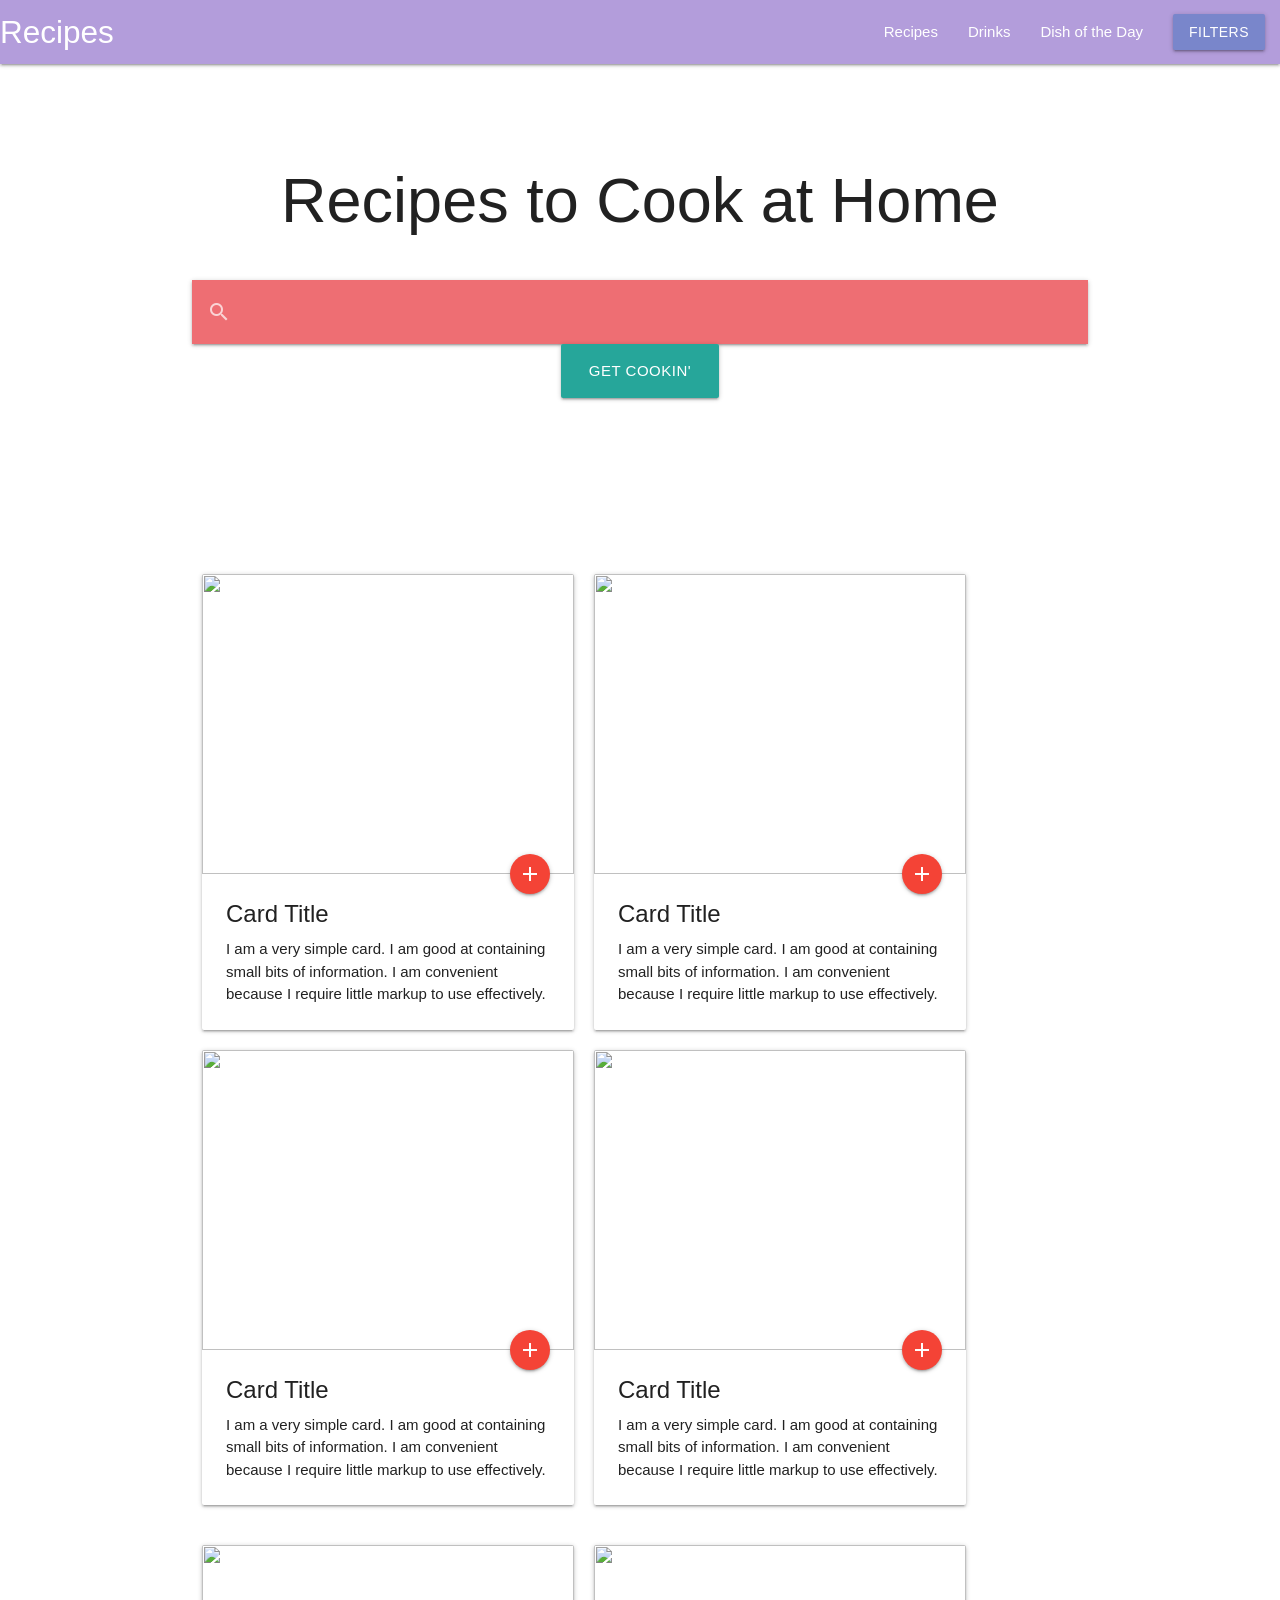
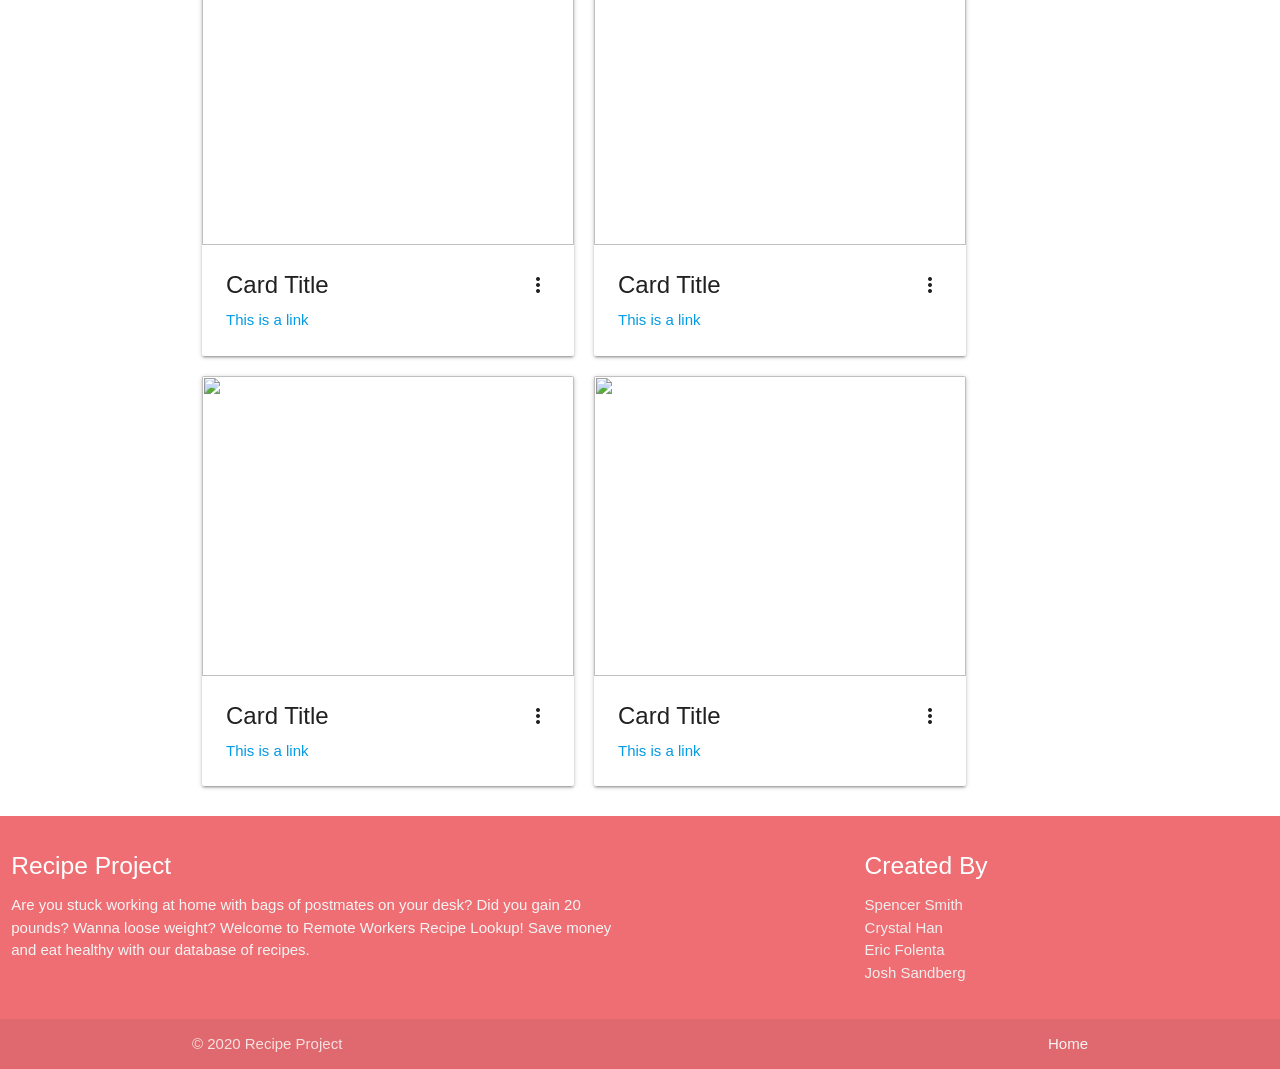
==== index.html @ 657788f5 "Merge branch 'master' into slider" ====
<!doctype html>
<html lang="en">
  <head>
    <title>Recipes at Home</title>
    <!-- Required meta tags -->
    <meta charset="utf-8">
    <meta name="viewport" content="width=device-width, initial-scale=1, shrink-to-fit=no">
    <!-- Compiled and minified CSS -->
    <link rel="stylesheet" href="https://cdnjs.cloudflare.com/ajax/libs/materialize/1.0.0/css/materialize.min.css">
    <link href="https://fonts.googleapis.com/icon?family=Material+Icons" rel="stylesheet">
    <link rel="stylesheet" href="./assets/style.css">
    <!-- favicon links -->
    <link rel="apple-touch-icon" sizes="180x180" href="assets/favicon/apple-touch-icon.png">
    <link rel="icon" type="image/png" sizes="32x32" href="assets/favicon/favicon-32x32.png">
    <link rel="icon" type="image/png" sizes="16x16" href="assets/favicon/favicon-16x16.png">
    <link rel="manifest" href="assets/favicon/site.webmanifest">
    
  </head>
  <body>
    <nav>
      <div class="nav-wrapper deep-purple lighten-3 ">
        <a href="#" class="brand-logo">Recipes</a>
        <ul id="nav-mobile" class="right hide-on-med-and-down">
        <li><a href="recipe.html" id = "#recipe">Recipes</a></li>
        <li><a href="drink-results.html" id="#drinks">Drinks</a></li>
        <li><a href="dtod.html" id="dtod">Dish of the Day</a></li>
        <li>
          <a class='dropdown-trigger btn indigo lighten-2' href='#' data-target='dropdown1'>Filters</a>
          <!-- Dropdown Structure -->
          <ul id='dropdown1' class='dropdown-content'>
            <li><a href="#recipe" id="veggie"><i class="material-icons">spa</i>Vegetarian</a></li>
            <li><a href="#recipe" id="meat"><i class="material-icons">restaurant_menu</i>Meat</a></li>
            <!--<li class="divider" tabindex="-1"></li>-->
            <li><a href="#recipe" id="calories"><i class="material-icons">grain</i>Calories</a></li>
            <li><a href="#dtod" id="drinks"><i class="material-icons">local_drink</i>Drinks</a></li>
          </ul>
        </li>
        </ul>
      </div>
    </nav>

    <!-- Dropdown Trigger -->
  
    <!-- JUMBOTRON code snippet -->
    <div id="index-banner" class="parallax-container">
      <div class="section no-pad-bot">
        <div class="container">
          <br><br>
          <div  class="row center">
            <h1 id="h1">Recipes to Cook at Home</h1>
          </div>
          <div class="row center blue-text text-darken-4">
            <nav>
              <div class="nav-wrapper">
                <div class="input-field">
                  <input id="search" type="search" required>
                  <label class="label-icon" for="search"><i class="material-icons">search</i></label>
                  <i class="material-icons">close</i>
                </div>
              </div>
            </nav>     
            <button  id="search-button" class="btn-large waves-effect waves-light lighten-1">Get Cookin'</button>

          </div>
          <br><br>

        </div>
      </div>
      <div class="parallax"><img src="assets/images/parallax-veggies.jpg" alt="veggies" class="responsive-img"></div>
    </div>

    <div class="container">
      <div class="row">
        <!-- Cards Start -->
        <div class="card">
            <div class="card-image">
                <img id="r-img" src="">
                <a class="btn-floating halfway-fab waves-effect waves-light red"><i class="material-icons">add</i></a>
            </div>
            <div class="card-content">
                <span class="card-title" id="r-title">Card Title</span>
                <p id="r-description">I am a very simple card. I am good at containing small bits of information. I am convenient because I require little markup to use effectively.</p>
            </div>
        </div>

        <div class="card">
            <div class="card-image">
                <img id="t-img" src="">
                <a class="btn-floating halfway-fab waves-effect waves-light red"><i class="material-icons">add</i></a>
            </div>
            <div class="card-content">
                <span class="card-title" id="t-title">Card Title</span>
                <p>I am a very simple card. I am good at containing small bits of information. I am convenient because I require little markup to use effectively.</p>
            </div>
        </div>

        <div class="card">
            <div class="card-image">
                <img id="s-img" src="">
                <a class="btn-floating halfway-fab waves-effect waves-light red"><i class="material-icons">add</i></a>
            </div>
            <div class="card-content">
                <span class="card-title" id="s-title">Card Title</span>
                <p>I am a very simple card. I am good at containing small bits of information. I am convenient because I require little markup to use effectively.</p>
            </div>
        </div>

        <div class="card">
          <div class="card-image">
              <img id="u-img" src="">
              <a class="btn-floating halfway-fab waves-effect waves-light red"><i class="material-icons">add</i></a>
          </div>
          <div class="card-content">
              <span class="card-title" id="u-title">Card Title</span>
              <p id="u-description">I am a very simple card. I am good at containing small bits of information. I am convenient because I require little markup to use effectively.</p>
          </div>
      </div>
        <!-- Cards End -->
      </div>
      <!-- Drink Cards Start -->
      <div class="row">
        <div class="card">
          <div class="card-image waves-effect waves-block waves-light">
            <img id="drinkimg1" class="activator" src="">
          </div>
          <div class="card-content">
            <span id="drinktitle1" class="card-title activator grey-text text-darken-4">Card Title<i class="material-icons right">more_vert</i></span>
            <p><a href="#">This is a link</a></p>
          </div>
          <div class="card-reveal">
            <span id="drinktitle1.5" class="card-title grey-text text-darken-4">Card Title<i class="material-icons right">close</i></span>
            <p><span id="drinkIngD"></span></p>
            <ul id="drinkIng1"></ul>
            <ul id="drinkIng2"></ul>
            <ul id="drinkIng3"></ul>
            <ul id="drinkIng4"></ul>
            <ul id="drinkIng5"></ul>
          </div>
        </div>

        <div class="card">
          <div class="card-image waves-effect waves-block waves-light">
            <img id="whiskeyimg1" class="activator" src="">
          </div>
          <div class="card-content">
            <span id="whiskeytitle1" class="card-title activator grey-text text-darken-4">Card Title<i class="material-icons right">more_vert</i></span>
            <p><a href="#">This is a link</a></p>
          </div>
          <div class="card-reveal">
            <span id="whiskeytitle1.5" class="card-title grey-text text-darken-4">Card Title<i class="material-icons right">close</i></span>
            <p><span id="whiskeyIngD"></span></p>
            <ul id="whiskeyIng1"></ul>
            <ul id="whiskeyIng2"></ul>
            <ul id="whiskeyIng3"></ul>
            <ul id="whiskeyIng4"></ul>
            <ul id="whiskeyIng5"></ul>
          </div>
        </div>

        <div class="card">
          <div class="card-image waves-effect waves-block waves-light">
            <img id="ginimg1" class="activator" src="">
          </div>
          <div class="card-content">
            <span id="gintitle1" class="card-title activator grey-text text-darken-4">Card Title<i class="material-icons right">more_vert</i></span>
            <p><a href="#">This is a link</a></p>
          </div>
          <div class="card-reveal">
            <span id="gintitle1.5" class="card-title grey-text text-darken-4">Card Title<i class="material-icons right">close</i></span>
            <p><span id="ginIngD"></span></p>
            <ul id="ginIng1"></ul>
            <ul id="ginIng2"></ul>
            <ul id="ginIng3"></ul>
            <ul id="ginIng4"></ul>
            <ul id="ginIng5"></ul>
          </div>
        </div>

        <div class="card">
          <div class="card-image waves-effect waves-block waves-light">
            <img id="vodkaimg1" class="activator" src="">
          </div>
          <div class="card-content">
            <span id="vodkatitle1" class="card-title activator grey-text text-darken-4">Card Title<i class="material-icons right">more_vert</i></span>
            <p><a href="#">This is a link</a></p>
          </div>
          <div class="card-reveal">
            <span id="vodkatitle1.5" class="card-title grey-text text-darken-4">Card Title<i class="material-icons right">close</i></span>
            <p><span id="vodkaIngD"></span></p>
            <ul id="vodkaIng1"></ul>
            <ul id="vodkaIng2"></ul>
            <ul id="vodkaIng3"></ul>
            <ul id="vodkaIng4"></ul>
            <ul id="vodkaIng5"></ul>
          </div>
        </div>
      </div>
    </div>
    <footer class="page-footer">
      <div class="row">
        <div class="col l6 s12">
          <h5 class="white-text">Recipe Project</h5>
          <p class="grey-text text-lighten-4">Are you stuck working at home with bags of postmates on your desk? Did you gain 20 pounds? Wanna loose weight? Welcome to Remote Workers Recipe Lookup! Save money and eat healthy with our database of recipes. </p>
        </div>
        <div class="col l4 offset-l2 s12">
          <h5 class="white-text">Created By</h5>
            <ul>
            <li><a class="grey-text text-lighten-3" href="#!">Spencer Smith</a></li>
            <li><a class="grey-text text-lighten-3" href="#!">Crystal Han</a></li>
            <li><a class="grey-text text-lighten-3" href="#!">Eric Folenta</a></li>
            <li><a class="grey-text text-lighten-3" href="#!">Josh Sandberg</a></li>
            </ul>
        </div>
      </div>
      <div class="footer-copyright">
        <div class="container">
        © 2020 Recipe Project 
        <a class="grey-text text-lighten-4 right" href="#!">Home</a>
        </div>
      </div>
    </footer>
    <!-- JavaScript -->
    <script src="https://cdnjs.cloudflare.com/ajax/libs/jquery/3.5.1/jquery.min.js"></script>
    <script src="https://cdnjs.cloudflare.com/ajax/libs/materialize/1.0.0/js/materialize.min.js"></script>
    <script>
      //Dropdown menu 
      document.addEventListener('DOMContentLoaded', function() {
        var elems = document.querySelectorAll('.dropdown-trigger');
        coverTrigger = true;
        closeOnClick=true;
        var instances = M.Dropdown.init(elems, coverTrigger);
        instances = M.Dropdown.init(elems, closeOnClick);
        alignment = 'right';
        instances = M.Dropdown.init(elems, alignment);
      });
    </script>
    <script src="./assets/script.js"></script>
    <script src="./assets/script1.js"></script>
  </body>
</html>
---- assets/style.css ----
/* Overrides */
.card {
    width: 372px;
    float: left;
    margin: 10px;
}
.card-image {
    object-fit: cover;
    width: 100%;
    height: 300px;
}
.card-image img {
  width: 200px;
  height: 100%;
  object-fit: cover;
}

#side-panel {
  border-radius: 5px;
  border: 1px solid #e2e2e2;
  margin: 25px 0;
  min-height: 500px;
}

#results-panel {
  border-radius: 5px;
  margin: 25px 0;
  min-height: 500px;
}
#result {
  margin: 20px 0;
}
#result img {
  object-fit: cover;
  width: 100%;
}
#result-content h5{
  margin-top: 0px;
}
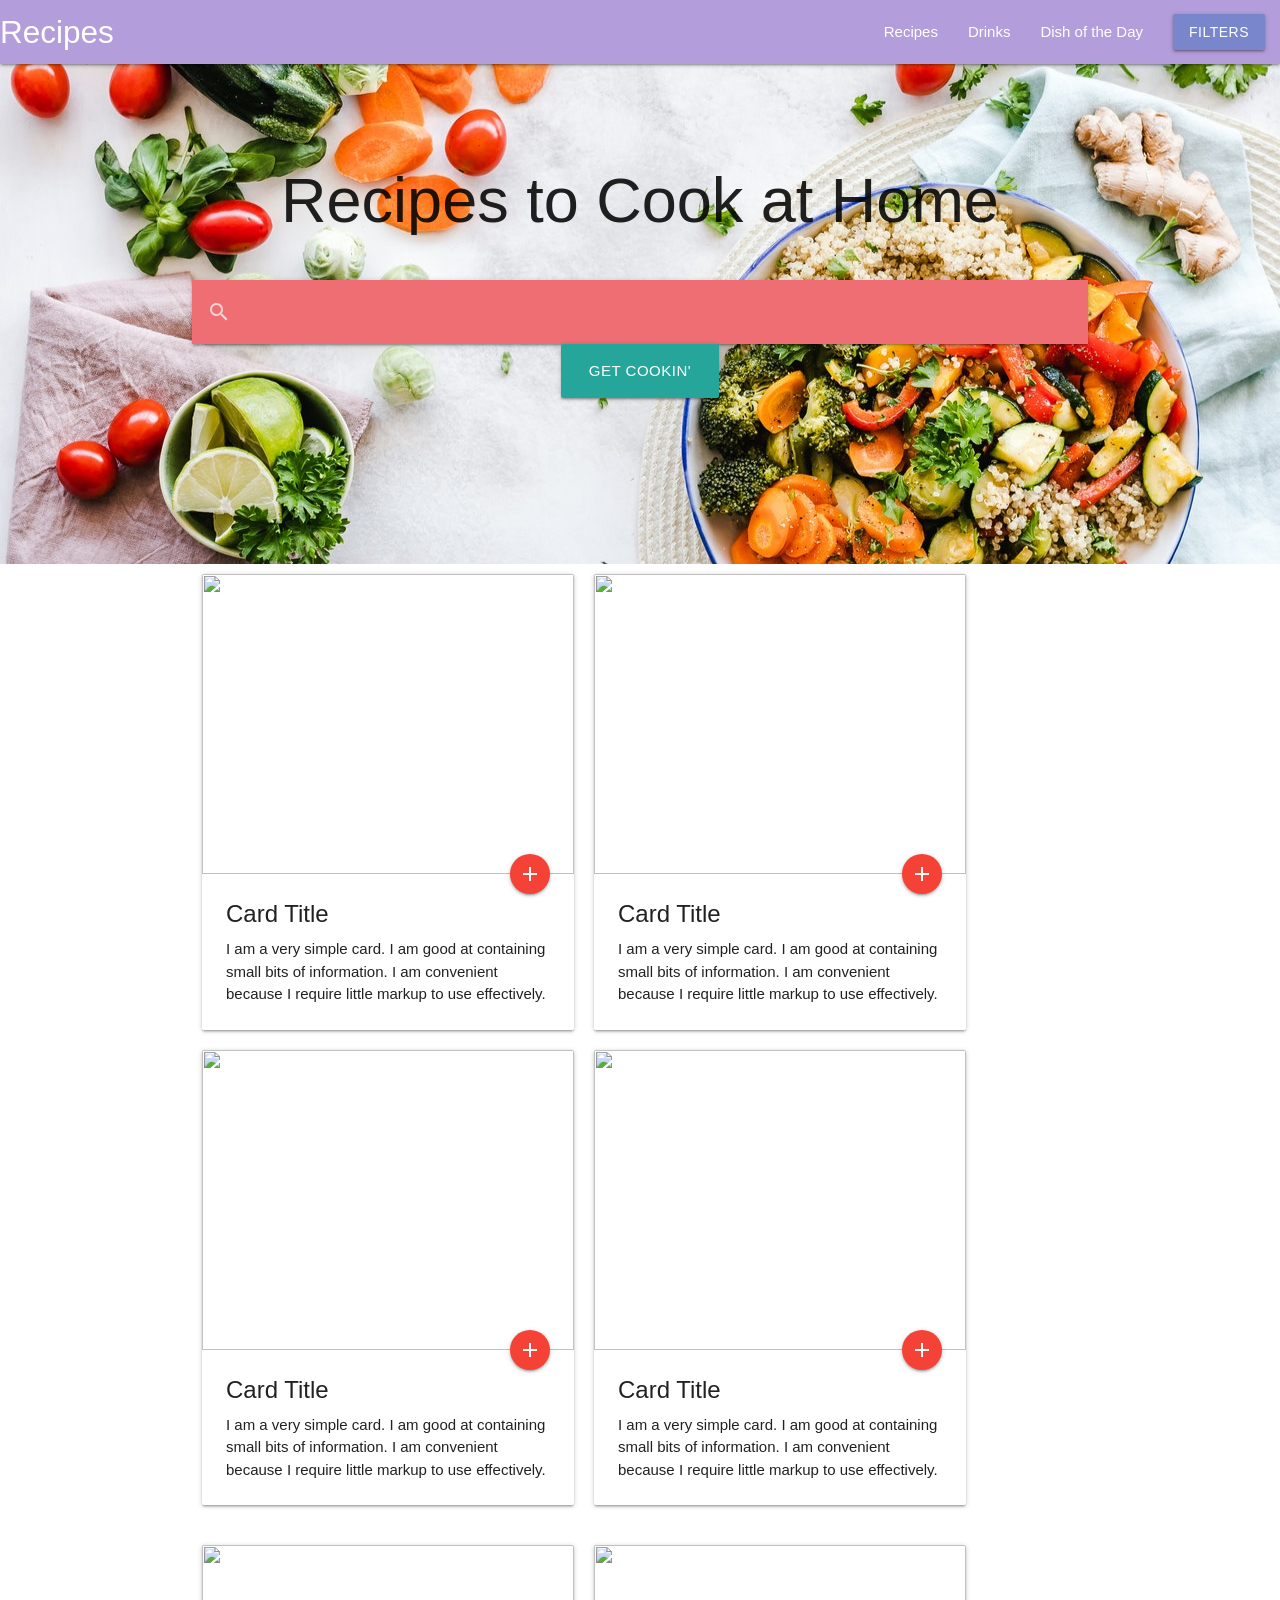
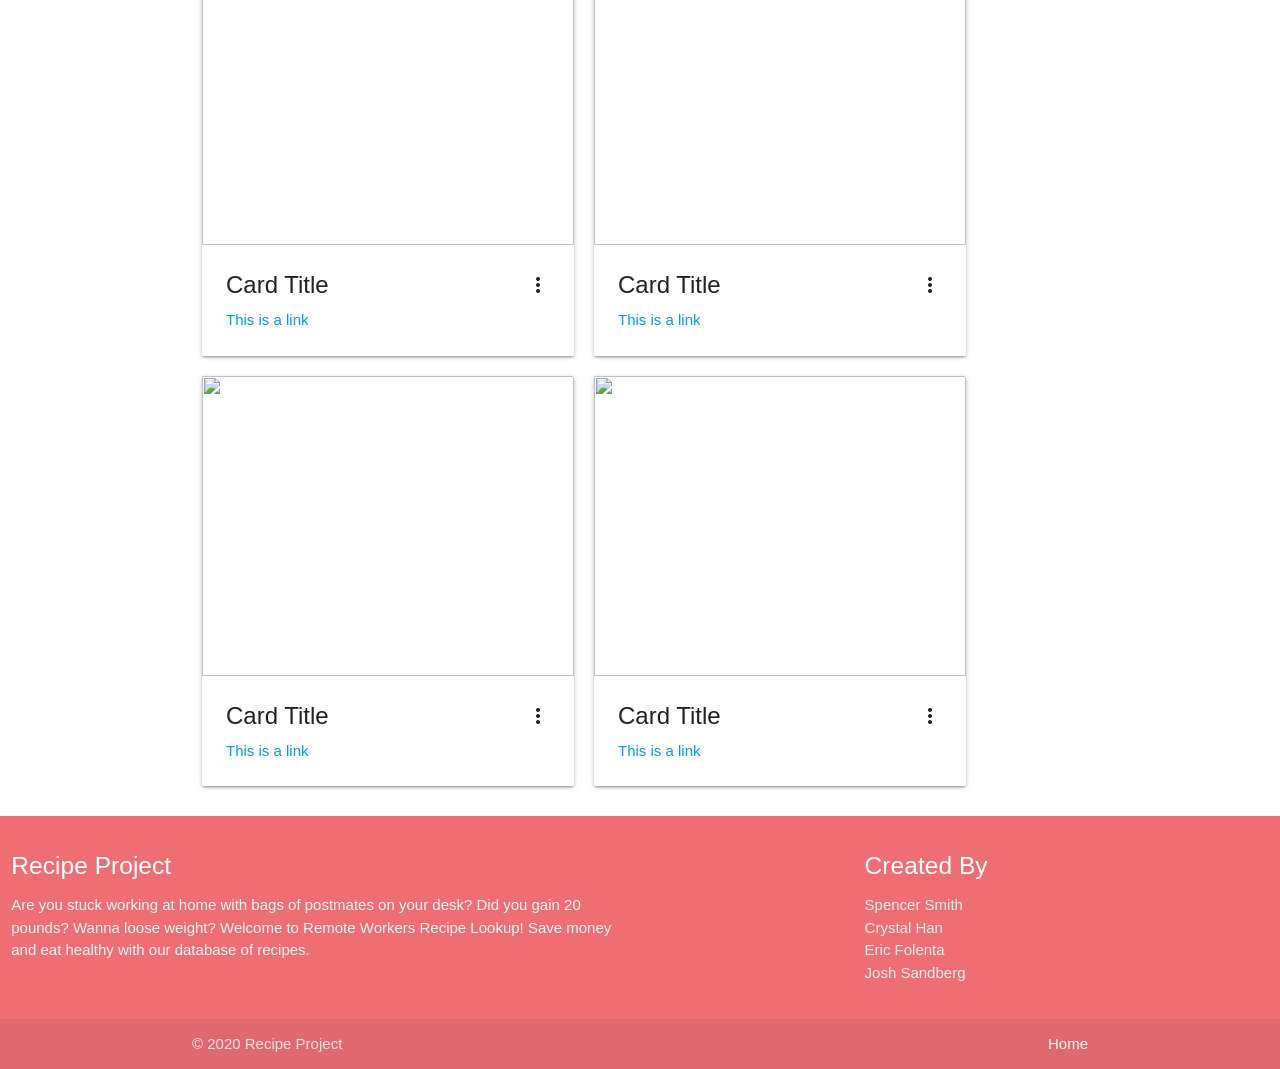
==== commit 003af8fa: "Merge pull request #28 from spencer-alan/combine-3 combined modal" ====
--- a/index.html
+++ b/index.html
@@ -59,11 +59,19 @@
                 </div>
               </div>
             </nav>     
-            <button  id="search-button" class="btn-large waves-effect waves-light lighten-1">Get Cookin'</button>
-
-          </div>
-          <br><br>
-
+            <button  id="search-button" data-target="modal1" class="btn-large waves-effect waves-light lighten-1 ">Get Cookin'</button>
+            <!-- Modal Structure -->
+         <div id="modal1" class="modal">
+             <div class="modal-content">
+             <h4>Invalid Input</h4>
+             <p>Input should be a type of food!</p>
+             </div>
+             <div class="modal-footer">
+             <a href="#!" class="modal-close waves-effect waves-green btn-flat">Ok</a>
+             </div>
+         </div>
+         </div>
+         <br><br>
         </div>
       </div>
       <div class="parallax"><img src="assets/images/parallax-veggies.jpg" alt="veggies" class="responsive-img"></div>
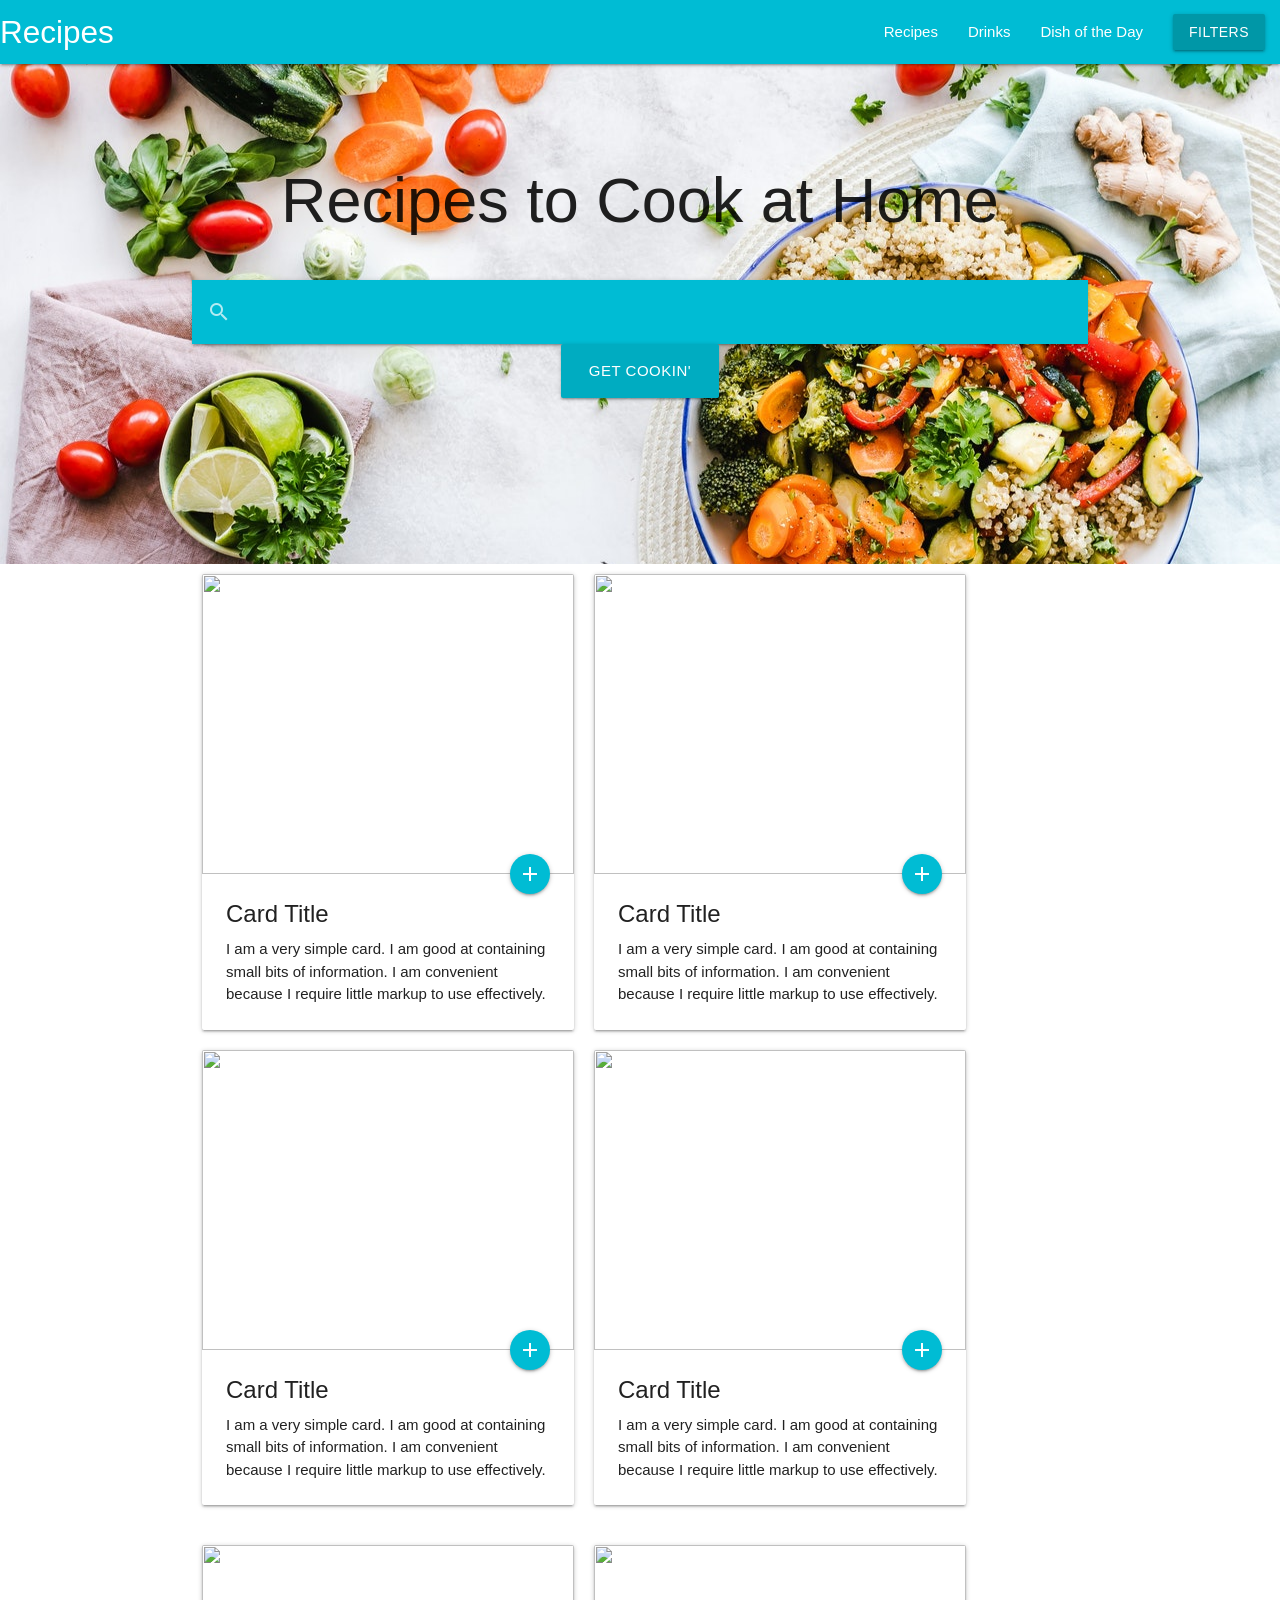
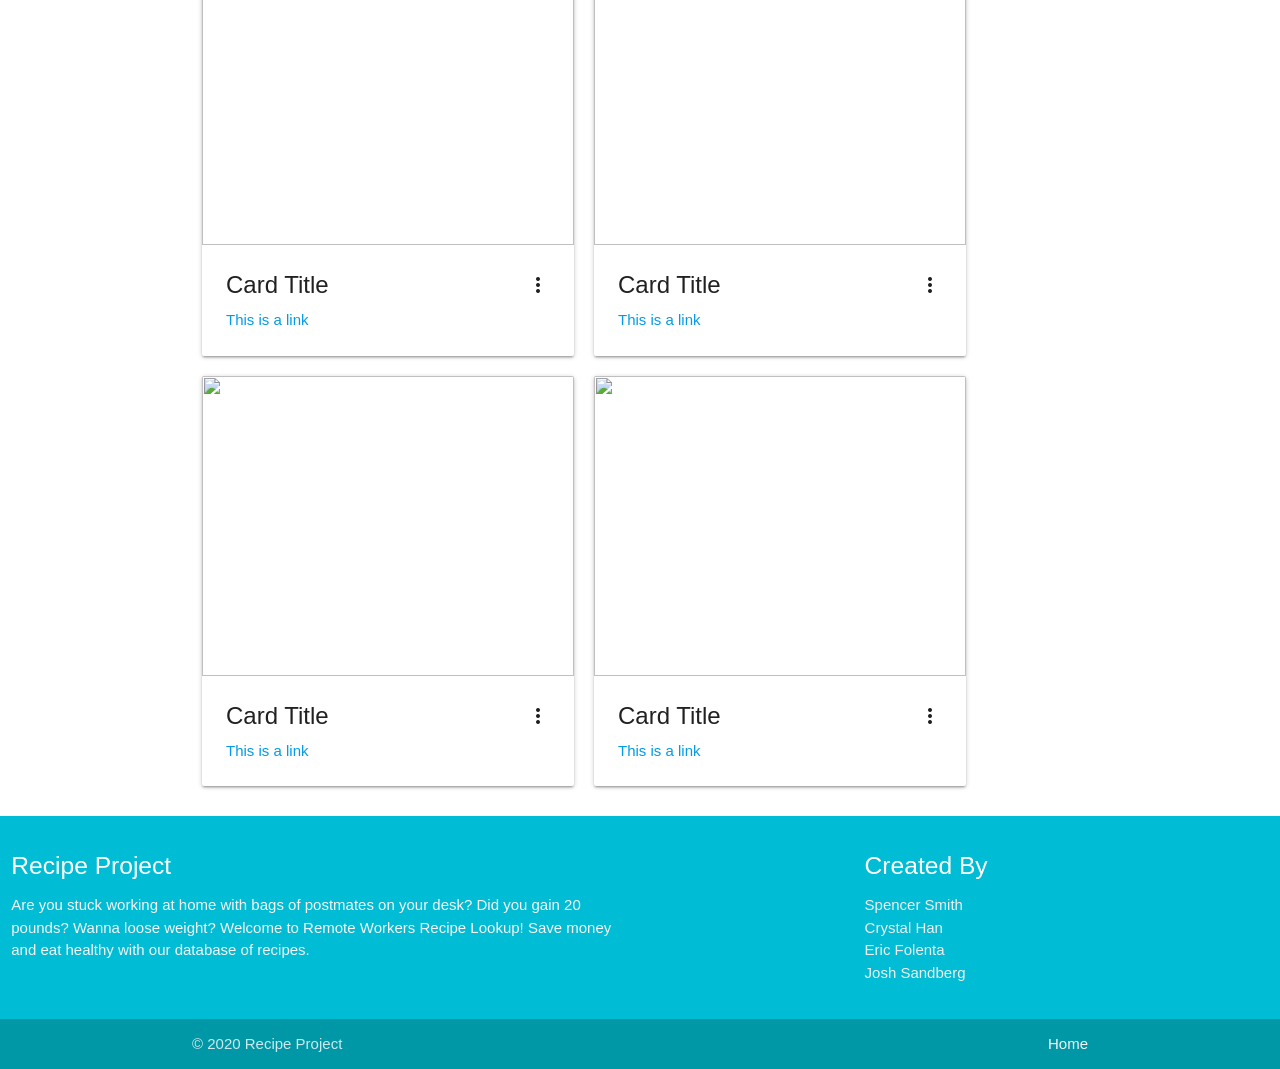
==== commit 09b97bf3: "changed layout color" ====
--- a/index.html
+++ b/index.html
@@ -16,16 +16,16 @@
     <link rel="manifest" href="assets/favicon/site.webmanifest">
     
   </head>
-  <body>
+  <body id="home">
     <nav>
-      <div class="nav-wrapper deep-purple lighten-3 ">
+      <div class="nav-wrapper cyan">
         <a href="#" class="brand-logo">Recipes</a>
         <ul id="nav-mobile" class="right hide-on-med-and-down">
         <li><a href="recipe.html" id = "#recipe">Recipes</a></li>
         <li><a href="drink-results.html" id="#drinks">Drinks</a></li>
         <li><a href="dtod.html" id="dtod">Dish of the Day</a></li>
         <li>
-          <a class='dropdown-trigger btn indigo lighten-2' href='#' data-target='dropdown1'>Filters</a>
+          <a class='dropdown-trigger btn cyan darken-2' href='#' data-target='dropdown1'>Filters</a>
           <!-- Dropdown Structure -->
           <ul id='dropdown1' class='dropdown-content'>
             <li><a href="#recipe" id="veggie"><i class="material-icons">spa</i>Vegetarian</a></li>
@@ -49,9 +49,9 @@
           <div  class="row center">
             <h1 id="h1">Recipes to Cook at Home</h1>
           </div>
-          <div class="row center blue-text text-darken-4">
+          <div class="row center">
             <nav>
-              <div class="nav-wrapper">
+              <div class="nav-wrapper cyan">
                 <div class="input-field">
                   <input id="search" type="search" required>
                   <label class="label-icon" for="search"><i class="material-icons">search</i></label>
@@ -59,7 +59,7 @@
                 </div>
               </div>
             </nav>     
-            <button  id="search-button" data-target="modal1" class="btn-large waves-effect waves-light lighten-1 ">Get Cookin'</button>
+            <button  id="search-button" data-target="modal1" class="btn-large waves-effect waves-light cyan darken-1">Get Cookin'</button>
             <!-- Modal Structure -->
          <div id="modal1" class="modal">
              <div class="modal-content">
@@ -83,7 +83,7 @@
         <div class="card">
             <div class="card-image">
                 <img id="r-img" src="">
-                <a class="btn-floating halfway-fab waves-effect waves-light red"><i class="material-icons">add</i></a>
+                <a class="btn-floating halfway-fab waves-effect waves-light cyan"><i class="material-icons">add</i></a>
             </div>
             <div class="card-content">
                 <span class="card-title" id="r-title">Card Title</span>
@@ -94,7 +94,7 @@
         <div class="card">
             <div class="card-image">
                 <img id="t-img" src="">
-                <a class="btn-floating halfway-fab waves-effect waves-light red"><i class="material-icons">add</i></a>
+                <a class="btn-floating halfway-fab waves-effect waves-light cyan"><i class="material-icons">add</i></a>
             </div>
             <div class="card-content">
                 <span class="card-title" id="t-title">Card Title</span>
@@ -105,7 +105,7 @@
         <div class="card">
             <div class="card-image">
                 <img id="s-img" src="">
-                <a class="btn-floating halfway-fab waves-effect waves-light red"><i class="material-icons">add</i></a>
+                <a class="btn-floating halfway-fab waves-effect waves-light cyan"><i class="material-icons">add</i></a>
             </div>
             <div class="card-content">
                 <span class="card-title" id="s-title">Card Title</span>
@@ -116,7 +116,7 @@
         <div class="card">
           <div class="card-image">
               <img id="u-img" src="">
-              <a class="btn-floating halfway-fab waves-effect waves-light red"><i class="material-icons">add</i></a>
+              <a class="btn-floating halfway-fab waves-effect waves-light cyan"><i class="material-icons">add</i></a>
           </div>
           <div class="card-content">
               <span class="card-title" id="u-title">Card Title</span>
@@ -204,7 +204,7 @@
         </div>
       </div>
     </div>
-    <footer class="page-footer">
+    <footer class="page-footer cyan">
       <div class="row">
         <div class="col l6 s12">
           <h5 class="white-text">Recipe Project</h5>
@@ -220,7 +220,7 @@
             </ul>
         </div>
       </div>
-      <div class="footer-copyright">
+      <div class="footer-copyright cyan darken-2">
         <div class="container">
         © 2020 Recipe Project 
         <a class="grey-text text-lighten-4 right" href="#!">Home</a>
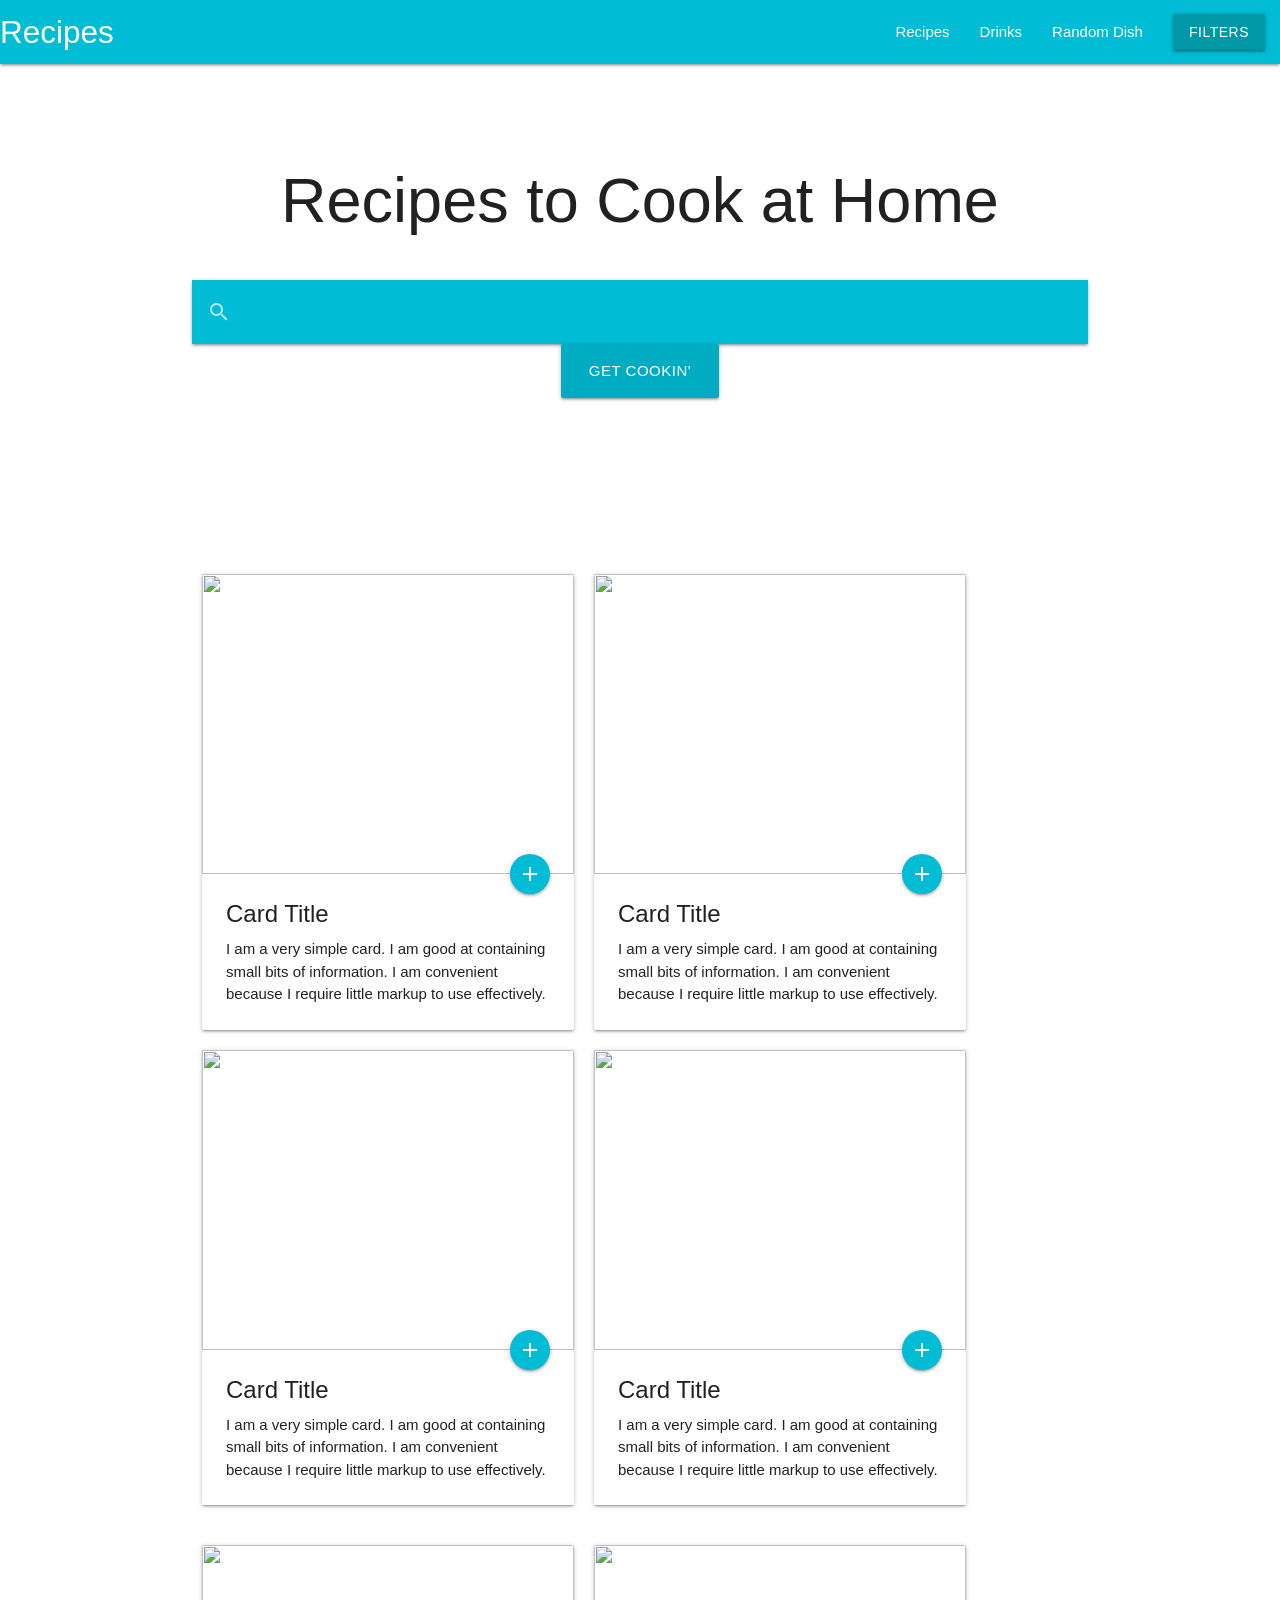
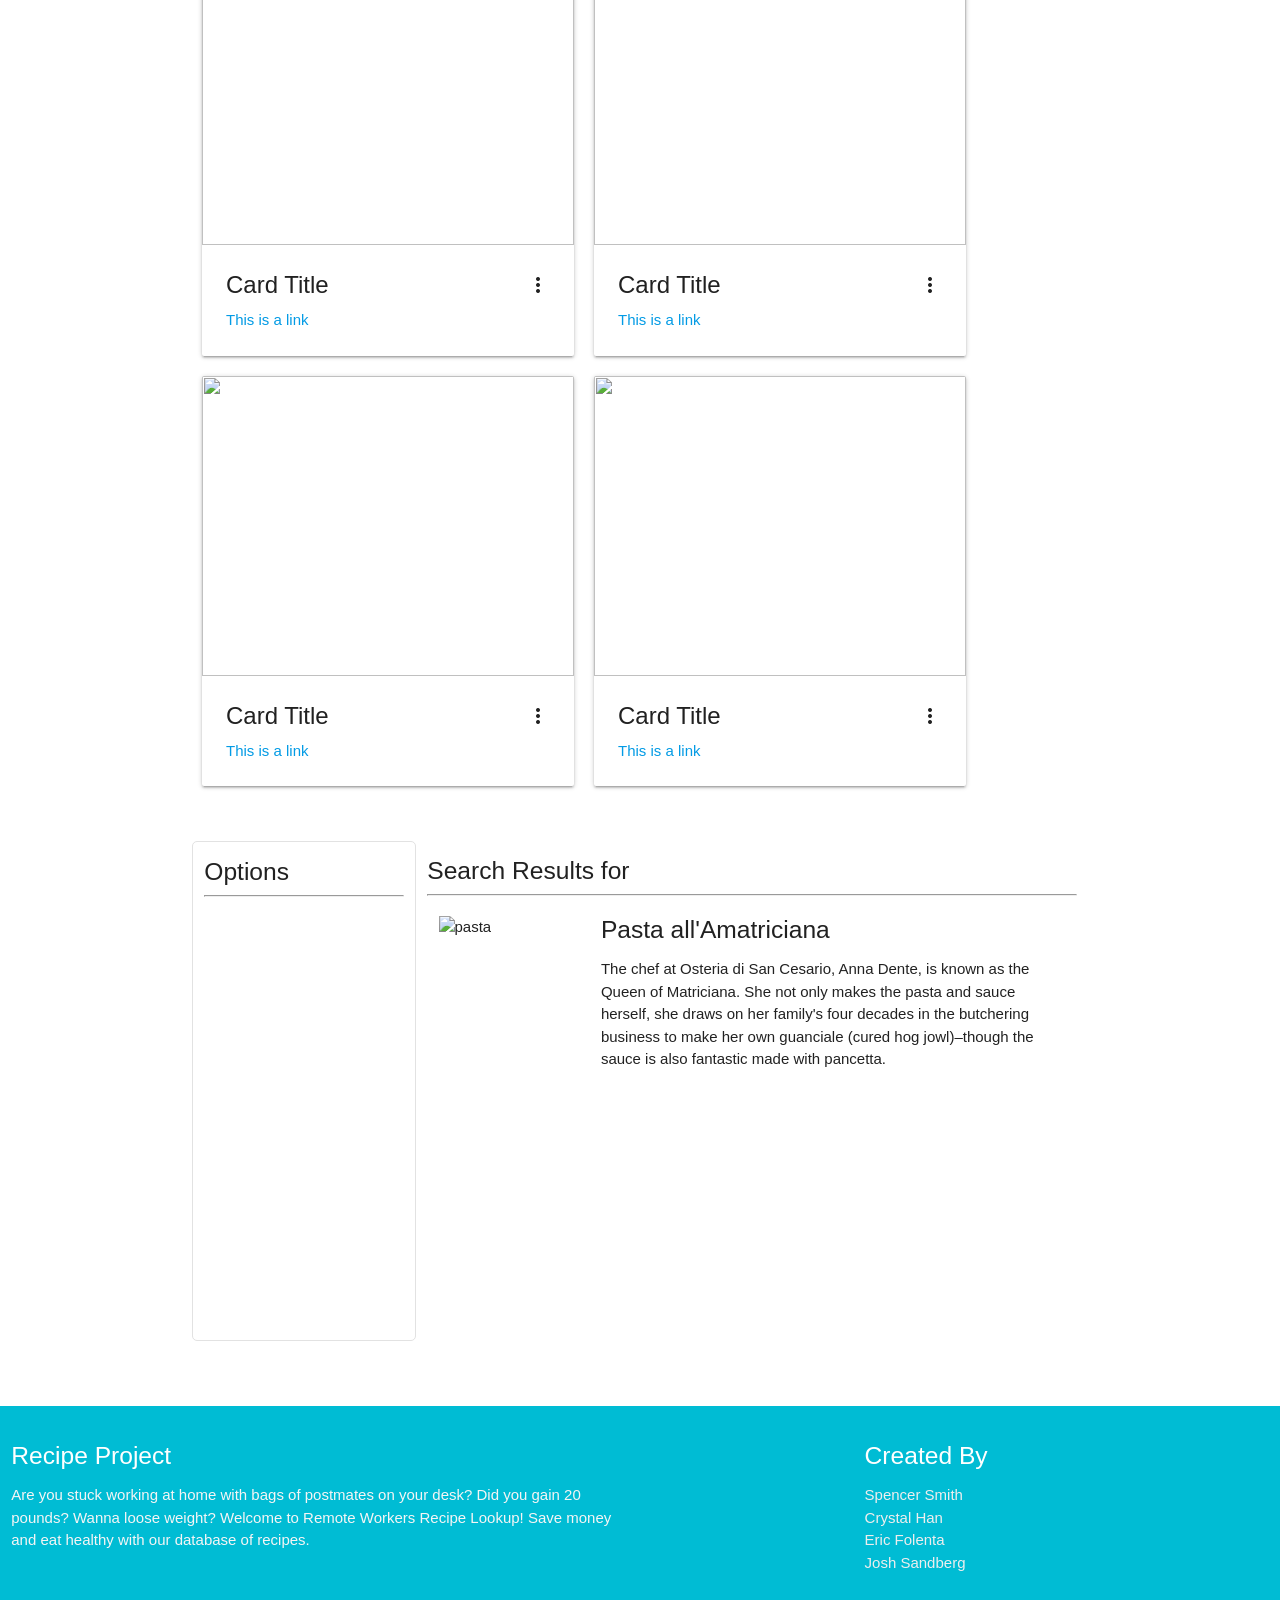
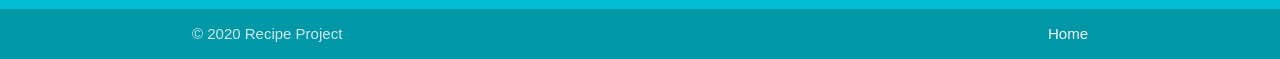
==== commit afb7a897: "combined html files" ====
--- a/index.html
+++ b/index.html
@@ -16,14 +16,14 @@
     <link rel="manifest" href="assets/favicon/site.webmanifest">
     
   </head>
-  <body id="home">
+  <body>
     <nav>
       <div class="nav-wrapper cyan">
         <a href="#" class="brand-logo">Recipes</a>
         <ul id="nav-mobile" class="right hide-on-med-and-down">
         <li><a href="recipe.html" id = "#recipe">Recipes</a></li>
         <li><a href="drink-results.html" id="#drinks">Drinks</a></li>
-        <li><a href="dtod.html" id="dtod">Dish of the Day</a></li>
+        <li><a href="dtod.html" id="dtod">Random Dish</a></li>
         <li>
           <a class='dropdown-trigger btn cyan darken-2' href='#' data-target='dropdown1'>Filters</a>
           <!-- Dropdown Structure -->
@@ -74,10 +74,13 @@
          <br><br>
         </div>
       </div>
-      <div class="parallax"><img src="assets/images/parallax-veggies.jpg" alt="veggies" class="responsive-img"></div>
+      <div class="parallax"><img src="assets/images/bread-parallax-image.jpg" alt="veggies" class="responsive-img"></div>
     </div>
 
-    <div class="container">
+
+<!-- THIS IS THE START OF THE HOME PAGE -->
+
+    <div id="home-page" class="container">
       <div class="row">
         <!-- Cards Start -->
         <div class="card">
@@ -204,6 +207,47 @@
         </div>
       </div>
     </div>
+<!-- THIS IS THE END OF THE HOME PAGE -->
+
+<!-- THIS IS THE START OF THE SEARCH RESULT PAGE -->
+<div id="result-page" class="container">
+  <div class="row">
+      <div class="col s3" id=side-panel>
+        <h5>Options</h5>
+        <hr>
+      </div>
+      <div class="col s9" id="results-panel">
+        <h5>Search Results for</h5>
+        <hr>
+        <div id="result">
+
+          <div id="result-image" class="col s3">
+            <img src="https://imagesvc.meredithcorp.io/v3/mm/image?url=http%3A%2F%2Fcdn-image.myrecipes.com%2Fsites%2Fdefault%2Ffiles%2Fimage%2Frecipes%2Ffw%2F13%2Fpasta-allamatriciana-x.jpg&w=500&h=335&c=sc&poi=face&q=85" alt="pasta">
+          </div>
+
+          <div id="result-content" class="col s9">
+            <h5 id="recipe-name">Pasta all'Amatriciana</h5>
+            <p id="recipe-desc">
+              The chef at Osteria di San Cesario, Anna Dente, is known as the Queen of Matriciana. She not only makes the pasta and sauce herself, she draws on her family's four decades in the butchering business to make her own guanciale (cured hog jowl)–though the sauce is also fantastic made with pancetta.
+            </p>
+          </div>
+  
+        </div>
+      </div>
+  </div>
+
+  <div class="row">
+      
+  </div>
+  </div>
+<!-- THIS IS THE END OF THE SEARCH RESULT PAGE -->
+
+<!-- THIS IS THE START OF THE RECIPE PAGE -->
+  <div id="recipe-page" class="container">
+
+  </div>
+<!-- THIS IS THE END OF THE RECIPE PAGE -->
+
     <footer class="page-footer cyan">
       <div class="row">
         <div class="col l6 s12">
--- a/assets/style.css
+++ b/assets/style.css
@@ -36,4 +36,26 @@
 }
 #result-content h5{
   margin-top: 0px;
-}+}
+#side-panel {
+  border-radius: 5px;
+  border: 1px solid #e2e2e2;
+  margin: 25px 0;
+  min-height: 500px;
+}
+
+#results-panel {
+  border-radius: 5px;
+  margin: 25px 0;
+  min-height: 500px;
+}
+#result {
+  margin: 20px 0;
+}
+#result img {
+  object-fit: cover;
+  width: 100%;
+}
+#result-content h5{
+  margin-top: 0px;
+}
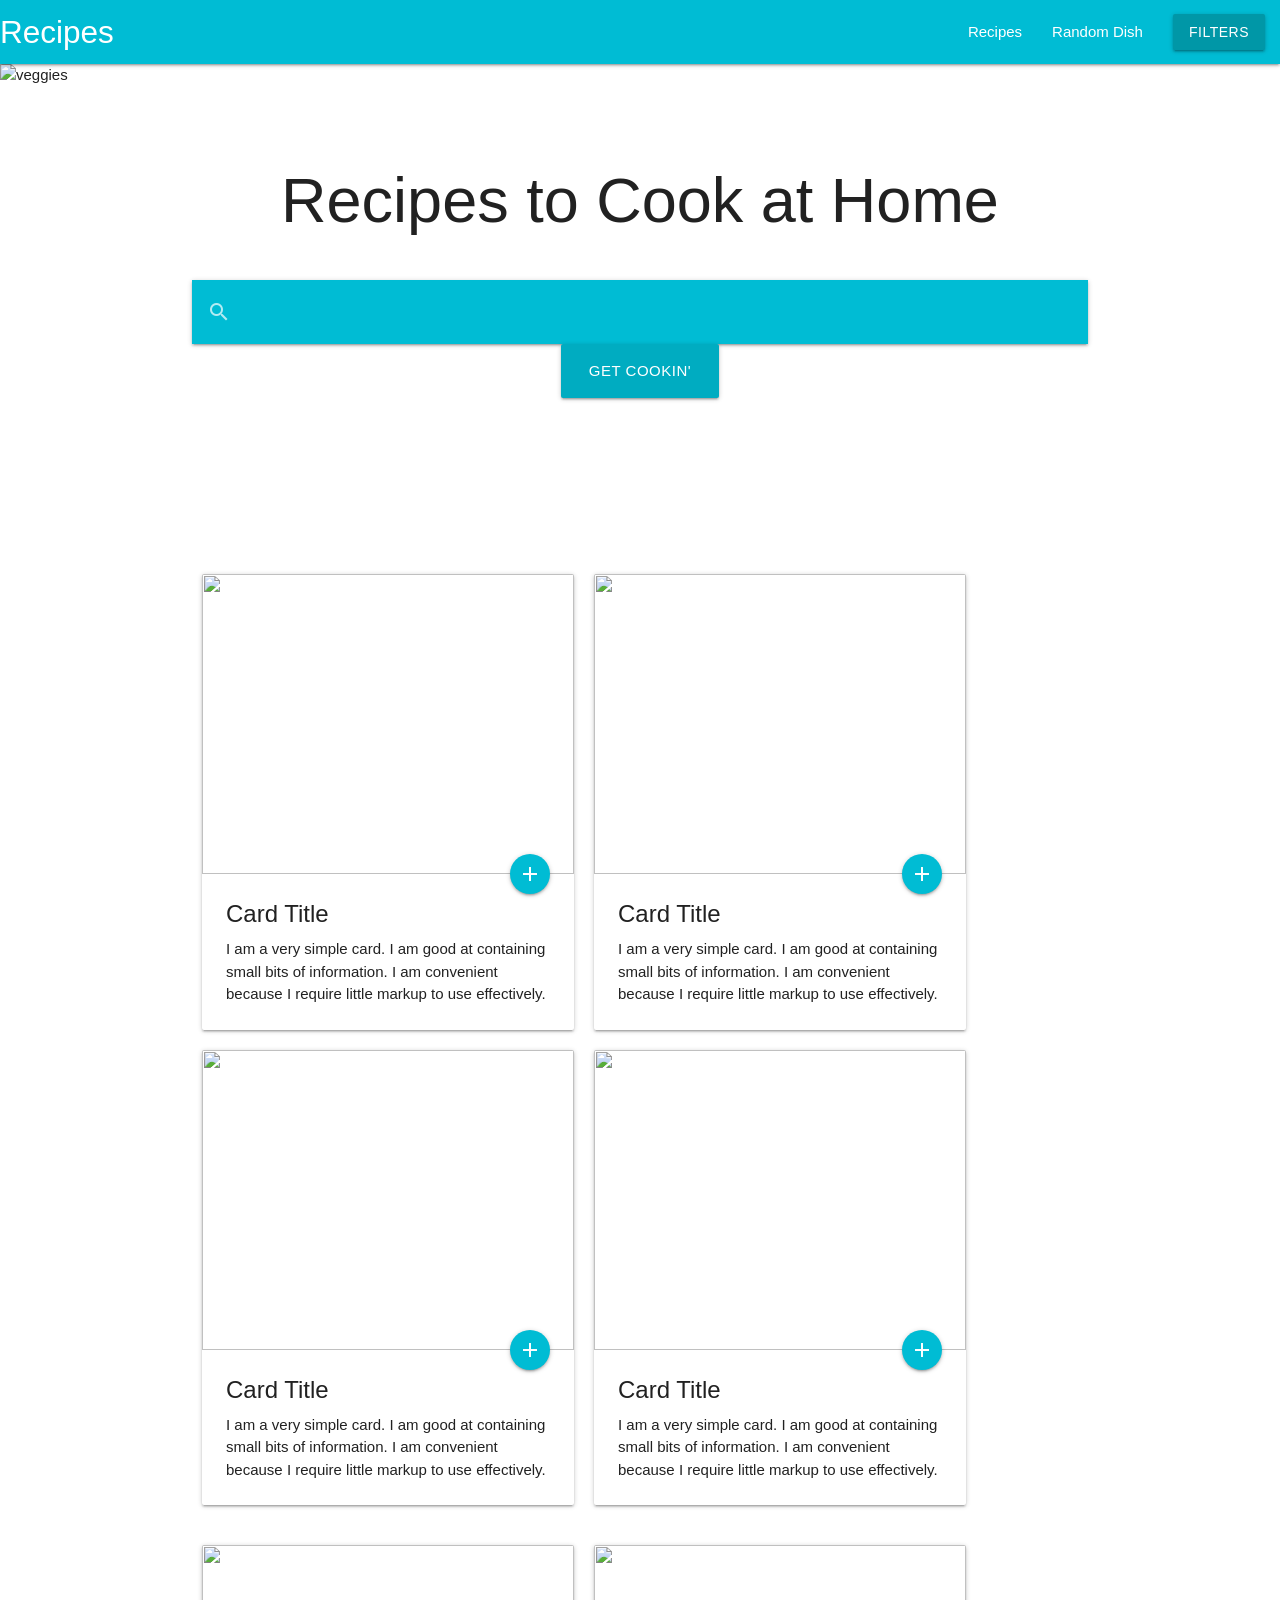
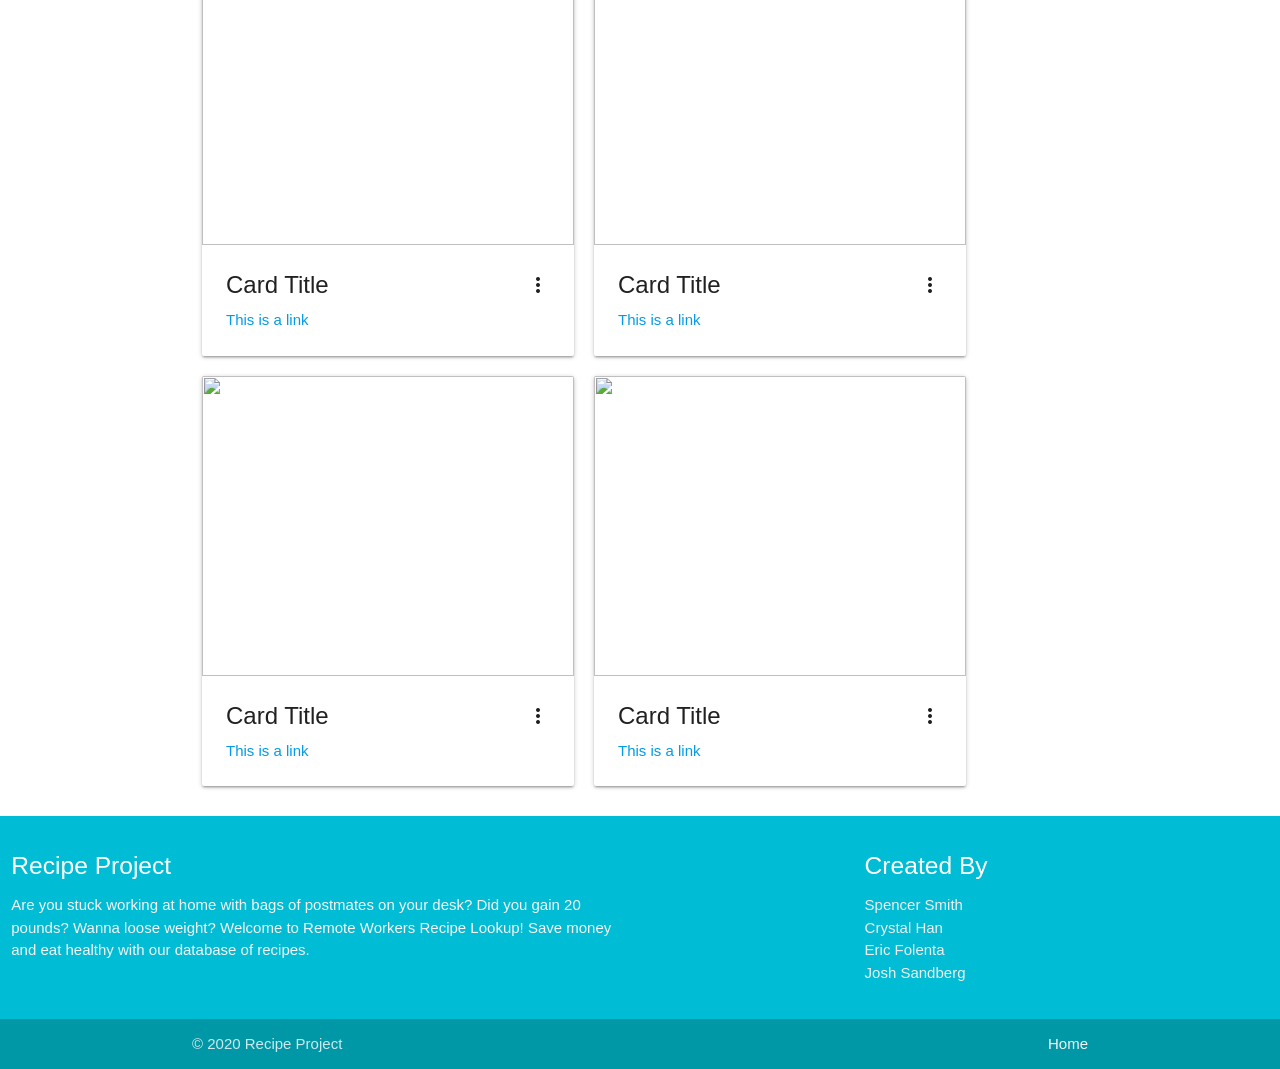
==== commit 892bac92: "script is working to hide and show components" ====
--- a/index.html
+++ b/index.html
@@ -19,11 +19,10 @@
   <body>
     <nav>
       <div class="nav-wrapper cyan">
-        <a href="#" class="brand-logo">Recipes</a>
+        <a href="#" id="brand-btn" class="brand-logo">Recipes</a>
         <ul id="nav-mobile" class="right hide-on-med-and-down">
-        <li><a href="recipe.html" id = "#recipe">Recipes</a></li>
-        <li><a href="drink-results.html" id="#drinks">Drinks</a></li>
-        <li><a href="dtod.html" id="dtod">Random Dish</a></li>
+        <li><a href="#" id ="recipe-btn">Recipes</a></li>
+        <li><a href="#" id="random-dish">Random Dish</a></li>
         <li>
           <a class='dropdown-trigger btn cyan darken-2' href='#' data-target='dropdown1'>Filters</a>
           <!-- Dropdown Structure -->
@@ -64,7 +63,7 @@
          <div id="modal1" class="modal">
              <div class="modal-content">
              <h4>Invalid Input</h4>
-             <p>Input should be a type of food!</p>
+             <p>Sorry! That is not a valid input! Please try again.</p>
              </div>
              <div class="modal-footer">
              <a href="#!" class="modal-close waves-effect waves-green btn-flat">Ok</a>
@@ -244,7 +243,13 @@
 
 <!-- THIS IS THE START OF THE RECIPE PAGE -->
   <div id="recipe-page" class="container">
-
+    <img src="" alt="" id="recipe-image">
+    <p id="recipe-descripton">
+
+    </p>
+    <ol id="recipe-steps">
+
+    </ol>
   </div>
 <!-- THIS IS THE END OF THE RECIPE PAGE -->
 
@@ -287,6 +292,6 @@
       });
     </script>
     <script src="./assets/script.js"></script>
-    <script src="./assets/script1.js"></script>
+    <!-- <script src="./assets/script1.js"></script> -->
   </body>
 </html>
--- a/assets/style.css
+++ b/assets/style.css
@@ -43,19 +43,3 @@
   margin: 25px 0;
   min-height: 500px;
 }
-
-#results-panel {
-  border-radius: 5px;
-  margin: 25px 0;
-  min-height: 500px;
-}
-#result {
-  margin: 20px 0;
-}
-#result img {
-  object-fit: cover;
-  width: 100%;
-}
-#result-content h5{
-  margin-top: 0px;
-}
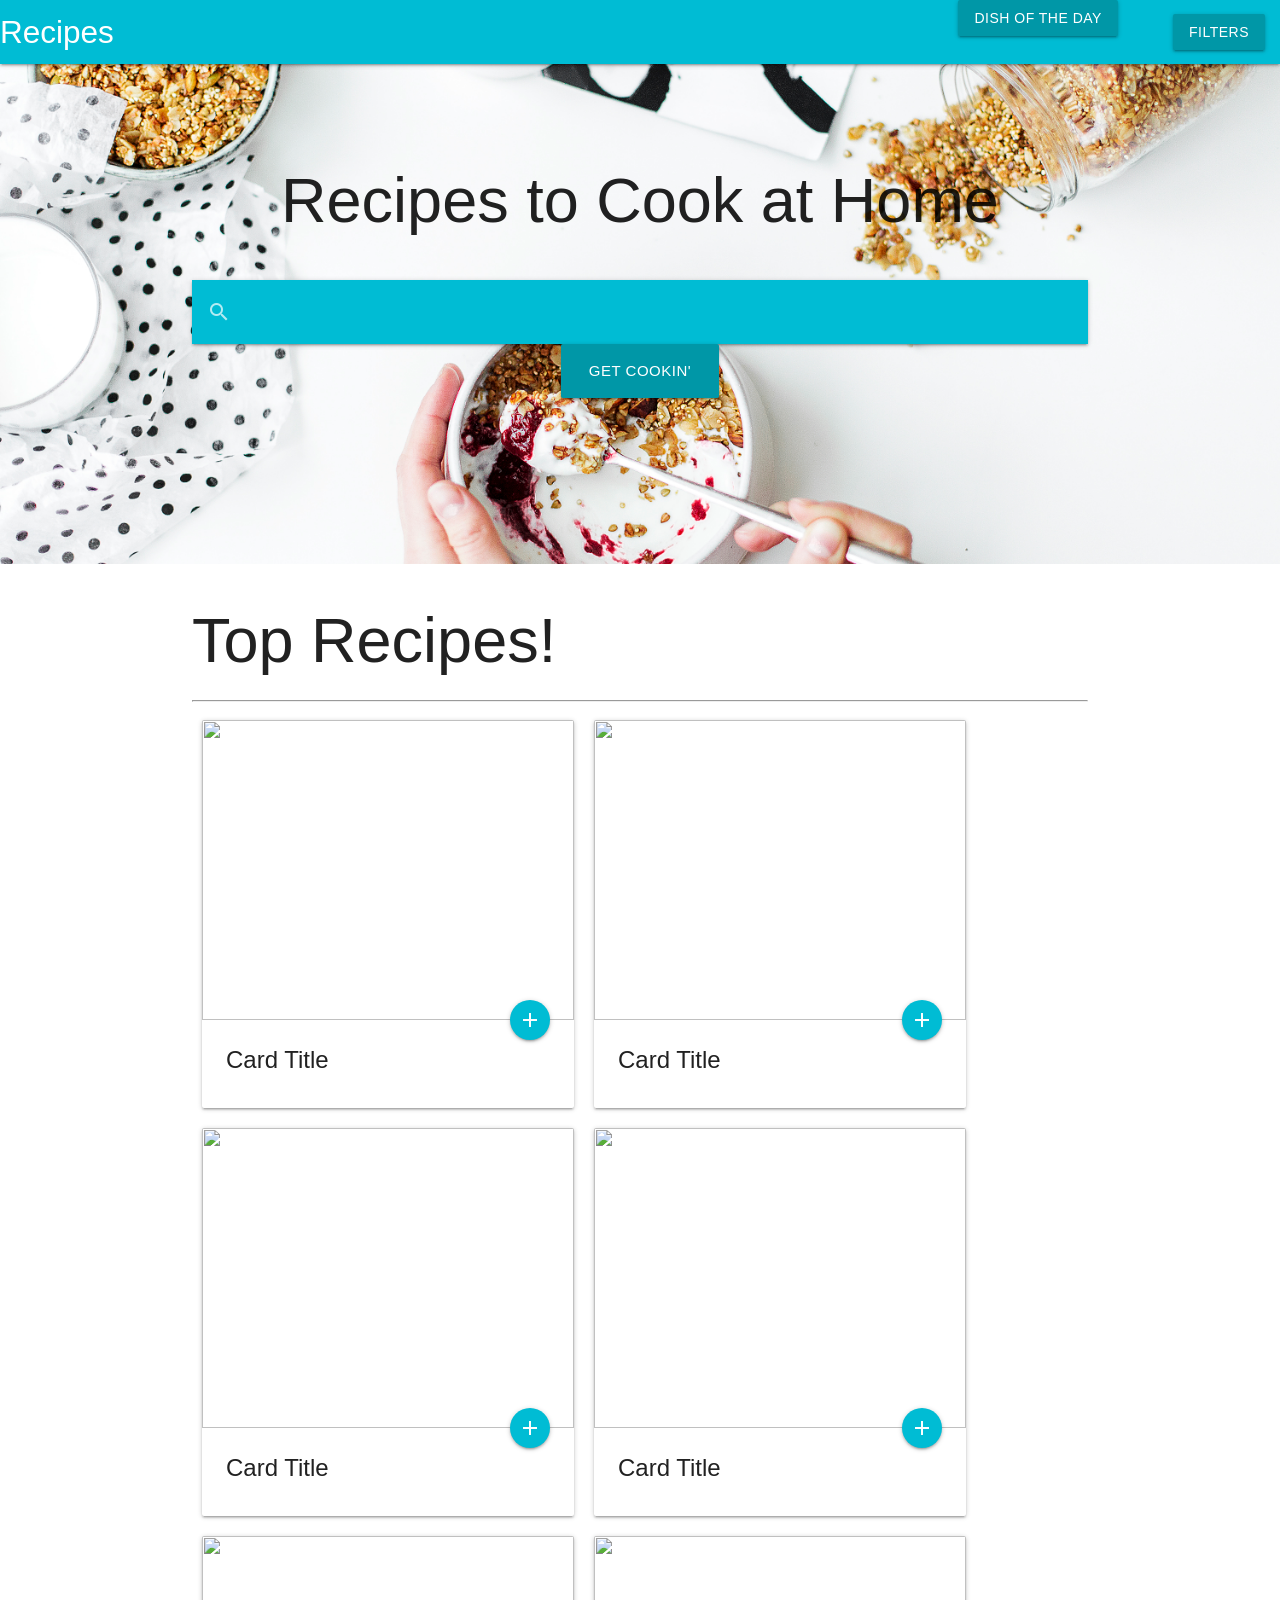
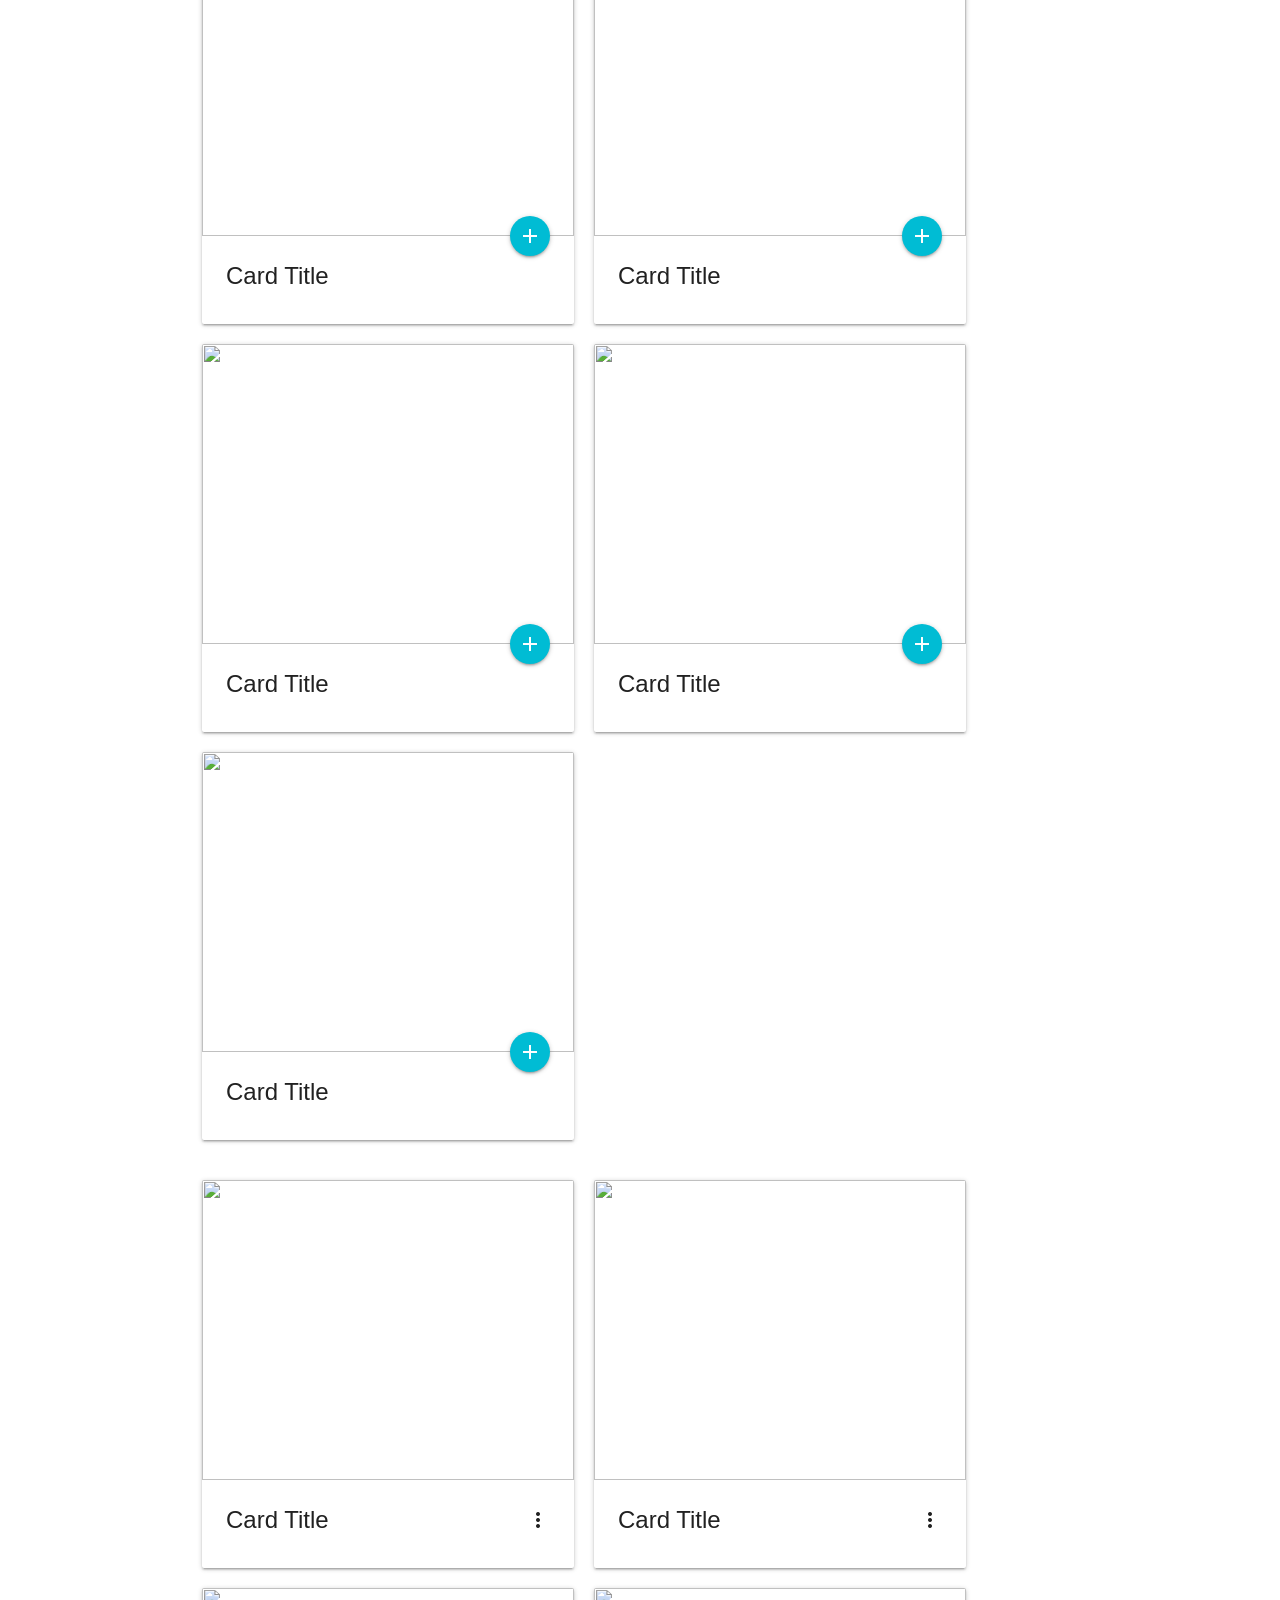
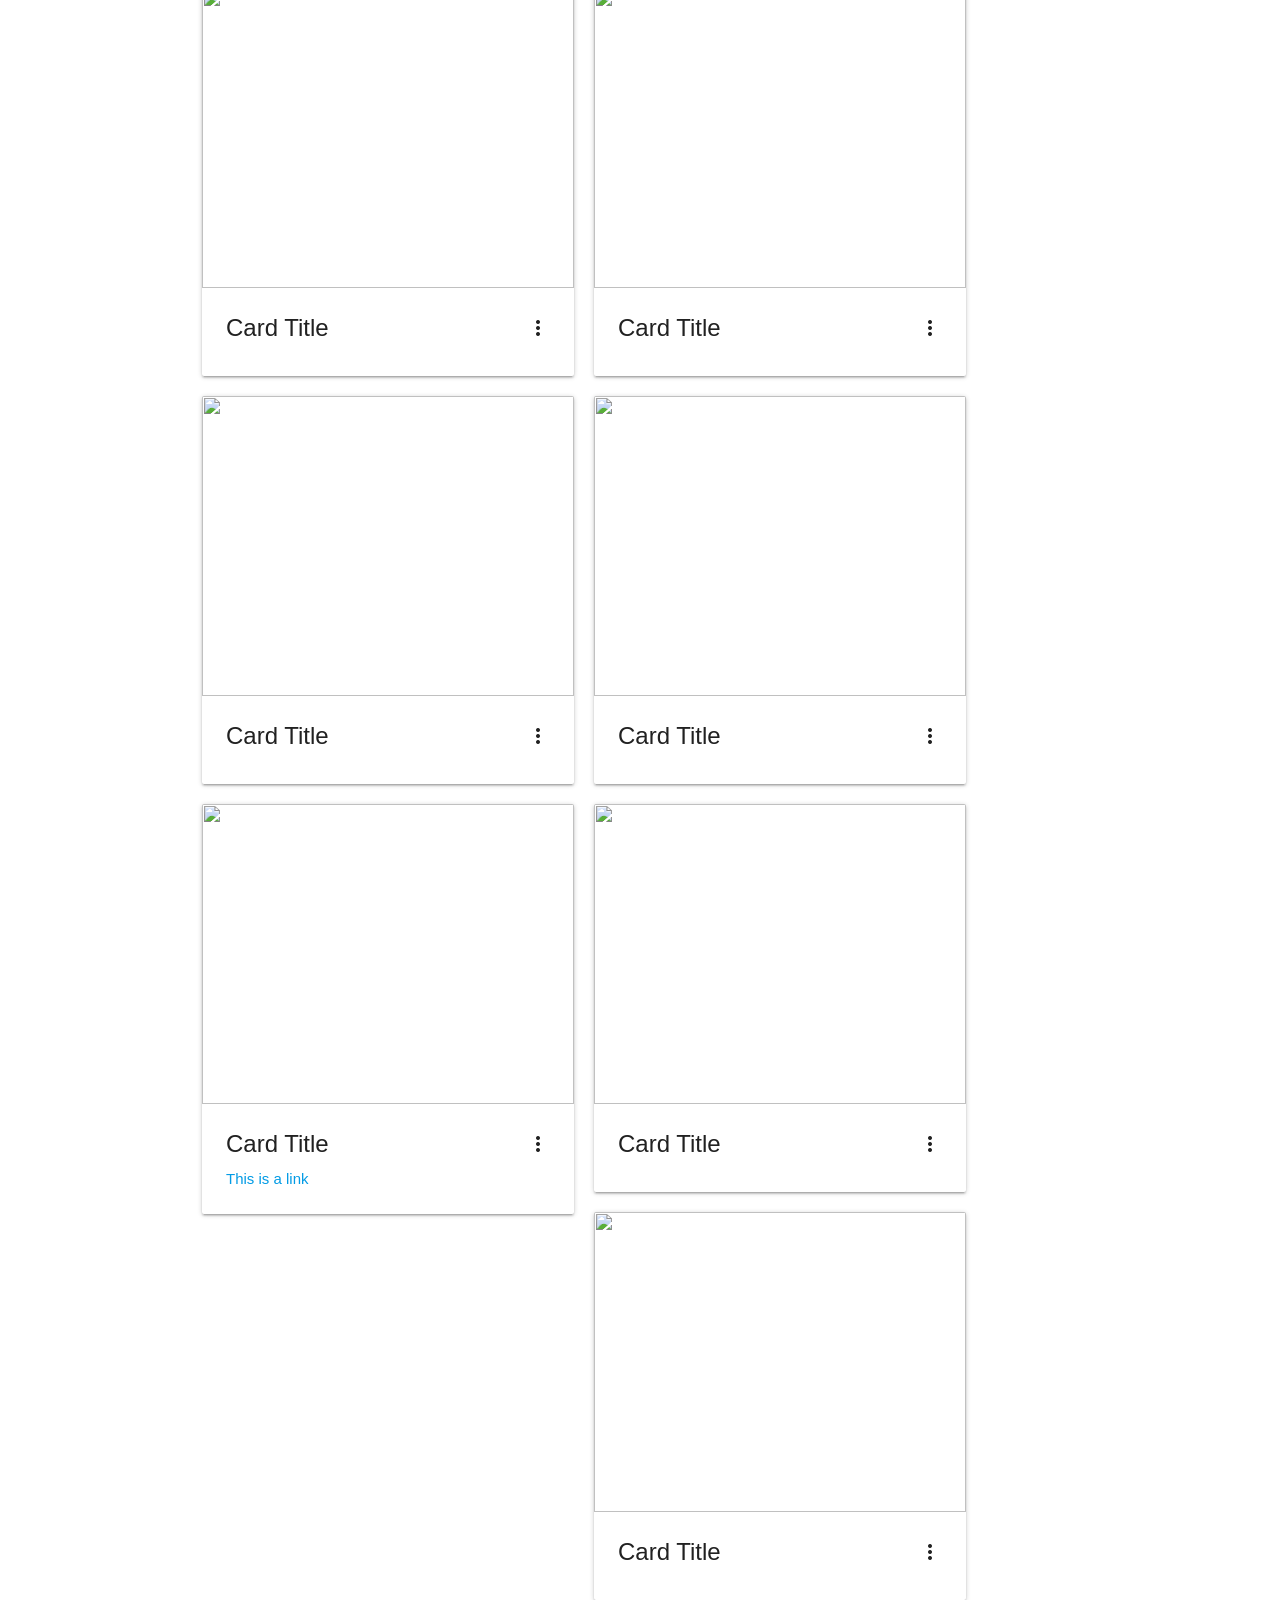
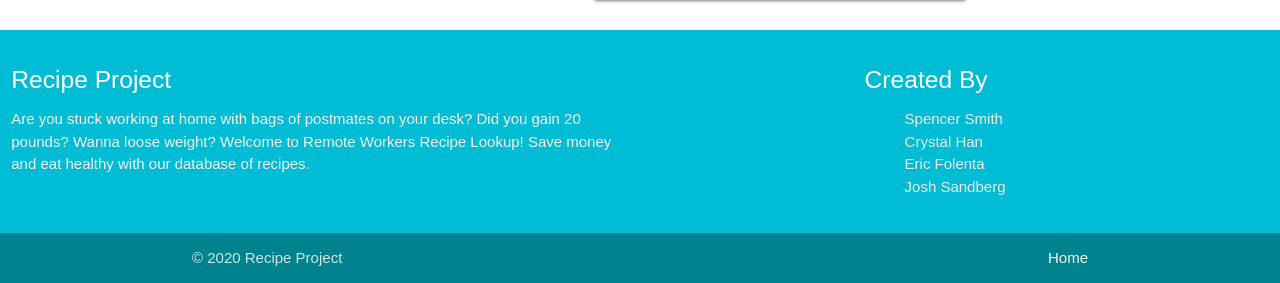
==== commit 090ac368: "updated  all files" ====
--- a/index.html
+++ b/index.html
@@ -14,33 +14,33 @@
     <link rel="icon" type="image/png" sizes="32x32" href="assets/favicon/favicon-32x32.png">
     <link rel="icon" type="image/png" sizes="16x16" href="assets/favicon/favicon-16x16.png">
     <link rel="manifest" href="assets/favicon/site.webmanifest">
-    
+    <!-- Slick Carousel -->
+    <link rel="stylesheet" type="text/css" href="https://cdn.jsdelivr.net/npm/slick-carousel@1.8.1/slick/slick.css"/>
+    <link rel="stylesheet" type="text/css" href="assets/slick/slick-theme.css"/>
+
   </head>
   <body>
+    <!-- Nav Bar Start -->
     <nav>
       <div class="nav-wrapper cyan">
-        <a href="#" id="brand-btn" class="brand-logo">Recipes</a>
+        <a href="#" class="brand-logo">Recipes</a>
         <ul id="nav-mobile" class="right hide-on-med-and-down">
-        <li><a href="#" id ="recipe-btn">Recipes</a></li>
-        <li><a href="#" id="random-dish">Random Dish</a></li>
+        <li class="btn cyan darken-2" id="randomDish">Dish of the Day</li>
         <li>
-          <a class='dropdown-trigger btn cyan darken-2' href='#' data-target='dropdown1'>Filters</a>
+          <a class="dropdown-trigger btn cyan darken-2" href='#' data-target='dropdown1'>Filters</a>
           <!-- Dropdown Structure -->
           <ul id='dropdown1' class='dropdown-content'>
             <li><a href="#recipe" id="veggie"><i class="material-icons">spa</i>Vegetarian</a></li>
             <li><a href="#recipe" id="meat"><i class="material-icons">restaurant_menu</i>Meat</a></li>
             <!--<li class="divider" tabindex="-1"></li>-->
             <li><a href="#recipe" id="calories"><i class="material-icons">grain</i>Calories</a></li>
-            <li><a href="#dtod" id="drinks"><i class="material-icons">local_drink</i>Drinks</a></li>
           </ul>
         </li>
         </ul>
       </div>
     </nav>
-
-    <!-- Dropdown Trigger -->
   
-    <!-- JUMBOTRON code snippet -->
+    <!-- JUMBOTRON Start -->
     <div id="index-banner" class="parallax-container">
       <div class="section no-pad-bot">
         <div class="container">
@@ -58,7 +58,7 @@
                 </div>
               </div>
             </nav>     
-            <button  id="search-button" data-target="modal1" class="btn-large waves-effect waves-light cyan darken-1">Get Cookin'</button>
+            <button  id="search-button" data-target="modal1" class="btn-large waves-effect waves-light cyan darken-2">Get Cookin'</button>
             <!-- Modal Structure -->
          <div id="modal1" class="modal">
              <div class="modal-content">
@@ -73,72 +73,128 @@
          <br><br>
         </div>
       </div>
-      <div class="parallax"><img src="assets/images/bread-parallax-image.jpg" alt="veggies" class="responsive-img"></div>
+      <div class="parallax"><img src="assets/images/mixing-parallax-image.jpg" alt="veggies" class="responsive-img"></div>
     </div>
 
-
-<!-- THIS IS THE START OF THE HOME PAGE -->
-
+    <!-- Home Page Container Start -->
     <div id="home-page" class="container">
-      <div class="row">
-        <!-- Cards Start -->
-        <div class="card">
-            <div class="card-image">
-                <img id="r-img" src="">
-                <a class="btn-floating halfway-fab waves-effect waves-light cyan"><i class="material-icons">add</i></a>
-            </div>
-            <div class="card-content">
-                <span class="card-title" id="r-title">Card Title</span>
-                <p id="r-description">I am a very simple card. I am good at containing small bits of information. I am convenient because I require little markup to use effectively.</p>
-            </div>
-        </div>
-
-        <div class="card">
-            <div class="card-image">
-                <img id="t-img" src="">
-                <a class="btn-floating halfway-fab waves-effect waves-light cyan"><i class="material-icons">add</i></a>
-            </div>
-            <div class="card-content">
-                <span class="card-title" id="t-title">Card Title</span>
-                <p>I am a very simple card. I am good at containing small bits of information. I am convenient because I require little markup to use effectively.</p>
-            </div>
-        </div>
-
-        <div class="card">
-            <div class="card-image">
-                <img id="s-img" src="">
-                <a class="btn-floating halfway-fab waves-effect waves-light cyan"><i class="material-icons">add</i></a>
-            </div>
-            <div class="card-content">
-                <span class="card-title" id="s-title">Card Title</span>
-                <p>I am a very simple card. I am good at containing small bits of information. I am convenient because I require little markup to use effectively.</p>
-            </div>
-        </div>
-
-        <div class="card">
-          <div class="card-image">
-              <img id="u-img" src="">
-              <a class="btn-floating halfway-fab waves-effect waves-light cyan"><i class="material-icons">add</i></a>
-          </div>
-          <div class="card-content">
-              <span class="card-title" id="u-title">Card Title</span>
-              <p id="u-description">I am a very simple card. I am good at containing small bits of information. I am convenient because I require little markup to use effectively.</p>
-          </div>
-      </div>
-        <!-- Cards End -->
-      </div>
+        <h1>Top Recipes!</h1>
+        <hr>
+      <!-- Food Cards Start   -->
+      <div class="row food-slider">
+          <!-- Steak -->
+            <div class="card">
+                <div class="card-image">
+                    <img id="r-img" src="">
+                    <a id="steakURL" class="btn-floating halfway-fab waves-effect waves-light cyan"><i class="material-icons">add</i></a>
+                </div>
+                <div class="card-content">
+                    <span class="card-title" id="r-title">Card Title</span>
+                </div>
+            </div>
+          <!-- Pasta -->
+            <div class="card">
+                <div class="card-image">
+                    <img id="t-img" src="">
+                    <a id="pastaURL" class="btn-floating halfway-fab waves-effect waves-light cyan"><i class="material-icons">add</i></a>
+                </div>
+                <div class="card-content">
+                    <span class="card-title" id="t-title">Card Title</span>
+                    
+                </div>
+            </div>
+          <!-- Vegis -->
+            <div class="card">
+                <div class="card-image">
+                    <img id="s-img" src="">
+                    <a id="vegiURL" class="btn-floating halfway-fab waves-effect waves-light cyan"><i class="material-icons">add</i></a>
+                </div>
+                <div class="card-content">
+                    <span class="card-title" id="s-title">Card Title</span>
+                    
+                </div>
+            </div>    
+          <!-- Chocolate -->
+            <div class="card">
+                <div class="card-image">
+                    <img id="u-img" src="">
+                    <a id="chocolateURL" class="btn-floating halfway-fab waves-effect waves-light cyan"><i class="material-icons">add</i></a>
+                </div>
+                <div class="card-content">
+                    <span class="card-title" id="u-title">Card Title</span>
+                    
+                </div>
+            </div>
+          <!-- Chicken -->
+            <div class="card">
+                <div class="card-image" class="block">
+                    <img id="v-img" src="">
+                    <a id="chickenURL"class="btn-floating halfway-fab waves-effect waves-light cyan"><i class="material-icons">add</i></a>
+                </div>
+                <div class="card-content">
+                    <span class="card-title" id="v-title">Card Title</span>
+                    
+                </div>
+            </div>
+
+            <div class="card">
+                <div class="card-image">
+                    <img id="w-img" src="">
+                    <a id="pizzaURL" class="btn-floating halfway-fab waves-effect waves-light cyan"><i class="material-icons">add</i></a>
+                </div>
+                <div class="card-content">
+                    <span class="card-title" id="w-title">Card Title</span>
+                    
+                </div>
+            </div>
+
+            <div class="card">
+                <div class="card-image">
+                    <img id="x-img" src="">
+                    <a id="tunaURL" class="btn-floating halfway-fab waves-effect waves-light cyan"><i class="material-icons">add</i></a>
+                </div>
+                <div class="card-content">
+                    <span class="card-title" id="x-title">Card Title</span>
+                    
+                </div>
+            </div>
+
+            <div class="card">
+                <div class="card-image">
+                    <img id="y-img" src="">
+                    <a id="sandwhichURL" class="btn-floating halfway-fab waves-effect waves-light cyan"><i class="material-icons">add</i></a>
+                </div>
+                <div class="card-content">
+                    <span class="card-title" id="y-title">Card Title</span>
+                    
+                </div>
+            </div>
+         
+            <div class="card">
+                <div class="card-image">
+                    <img id="z-img" src="">
+                    <a id="tacoURL" class="btn-floating halfway-fab waves-effect waves-light cyan"><i class="material-icons">add</i></a>
+                </div>
+                <div class="card-content">
+                    <span class="card-title" id="z-title">Card Title</span>
+                    
+                </div>
+            </div>
+         
+      </div>
+      <!-- Food Cards Ends -->
+
       <!-- Drink Cards Start -->
-      <div class="row">
+      <div class="row drink-slider">
         <div class="card">
           <div class="card-image waves-effect waves-block waves-light">
             <img id="drinkimg1" class="activator" src="">
           </div>
           <div class="card-content">
             <span id="drinktitle1" class="card-title activator grey-text text-darken-4">Card Title<i class="material-icons right">more_vert</i></span>
-            <p><a href="#">This is a link</a></p>
-          </div>
-          <div class="card-reveal">
-            <span id="drinktitle1.5" class="card-title grey-text text-darken-4">Card Title<i class="material-icons right">close</i></span>
+          </div>
+          <div class="card-reveal">
+            <span id="drinktitle15" class="card-title grey-text text-darken-4">Card Title<i class="material-icons right">close</i></span>
             <p><span id="drinkIngD"></span></p>
             <ul id="drinkIng1"></ul>
             <ul id="drinkIng2"></ul>
@@ -154,10 +210,10 @@
           </div>
           <div class="card-content">
             <span id="whiskeytitle1" class="card-title activator grey-text text-darken-4">Card Title<i class="material-icons right">more_vert</i></span>
-            <p><a href="#">This is a link</a></p>
-          </div>
-          <div class="card-reveal">
-            <span id="whiskeytitle1.5" class="card-title grey-text text-darken-4">Card Title<i class="material-icons right">close</i></span>
+            
+          </div>
+          <div class="card-reveal">
+            <span id="whiskeytitle15" class="card-title grey-text text-darken-4">Card Title<i class="material-icons right">close</i></span>
             <p><span id="whiskeyIngD"></span></p>
             <ul id="whiskeyIng1"></ul>
             <ul id="whiskeyIng2"></ul>
@@ -173,10 +229,10 @@
           </div>
           <div class="card-content">
             <span id="gintitle1" class="card-title activator grey-text text-darken-4">Card Title<i class="material-icons right">more_vert</i></span>
-            <p><a href="#">This is a link</a></p>
-          </div>
-          <div class="card-reveal">
-            <span id="gintitle1.5" class="card-title grey-text text-darken-4">Card Title<i class="material-icons right">close</i></span>
+           
+          </div>
+          <div class="card-reveal">
+            <span id="gintitle15" class="card-title grey-text text-darken-4">Card Title<i class="material-icons right">close</i></span>
             <p><span id="ginIngD"></span></p>
             <ul id="ginIng1"></ul>
             <ul id="ginIng2"></ul>
@@ -192,10 +248,10 @@
           </div>
           <div class="card-content">
             <span id="vodkatitle1" class="card-title activator grey-text text-darken-4">Card Title<i class="material-icons right">more_vert</i></span>
-            <p><a href="#">This is a link</a></p>
-          </div>
-          <div class="card-reveal">
-            <span id="vodkatitle1.5" class="card-title grey-text text-darken-4">Card Title<i class="material-icons right">close</i></span>
+            
+          </div>
+          <div class="card-reveal">
+            <span id="vodkatitle15" class="card-title grey-text text-darken-4">Card Title<i class="material-icons right">close</i></span>
             <p><span id="vodkaIngD"></span></p>
             <ul id="vodkaIng1"></ul>
             <ul id="vodkaIng2"></ul>
@@ -204,60 +260,188 @@
             <ul id="vodkaIng5"></ul>
           </div>
         </div>
-      </div>
+
+        <div class="card">
+          <div class="card-image waves-effect waves-block waves-light">
+            <img id="scotchimg1" class="activator" src="">
+          </div>
+          <div class="card-content">
+            <span id="scotchtitle1" class="card-title activator grey-text text-darken-4">Card Title<i class="material-icons right">more_vert</i></span>
+            
+          </div>
+          <div class="card-reveal">
+            <span id="scotchtitle15" class="card-title grey-text text-darken-4">Card Title<i class="material-icons right">close</i></span>
+            <p><span id="scotchIngD"></span></p>
+            <ul id="scotchIng1"></ul>
+            <ul id="scotchIng2"></ul>
+            <ul id="scotchIng3"></ul>
+            <ul id="scotchIng4"></ul>
+            <ul id="scotchIng5"></ul>
+          </div>
+        </div>
+
+        <div class="card">
+          <div class="card-image waves-effect waves-block waves-light">
+            <img id="sojuimg1" class="activator" src="">
+          </div>
+          <div class="card-content">
+            <span id="sojutitle1" class="card-title activator grey-text text-darken-4">Card Title<i class="material-icons right">more_vert</i></span>
+           
+          </div>
+          <div class="card-reveal">
+            <span id="sojutitle15" class="card-title grey-text text-darken-4">Card Title<i class="material-icons right">close</i></span>
+            <p><span id="sojuIngD"></span></p>
+            <ul id="sojuIng1"></ul>
+            <ul id="sojuIng2"></ul>
+            <ul id="sojuIng3"></ul>
+            <ul id="sojuIng4"></ul>
+            <ul id="sojuIng5"></ul>
+          </div>
+        </div>
+
+        <div class="card">
+          <div class="card-image waves-effect waves-block waves-light">
+            <img id="limg1" class="activator" src="">
+          </div>
+          <div class="card-content">
+            <span id="ltitle1" class="card-title activator grey-text text-darken-4">Card Title<i class="material-icons right">more_vert</i></span>
+            <p><a href="#">This is a link</a></p>
+          </div>
+          <div class="card-reveal">
+            <span id="ltitle15" class="card-title grey-text text-darken-4">Card Title<i class="material-icons right">close</i></span>
+            <p><span id="lIngD"></span></p>
+            <ul id="lIng1"></ul>
+            <ul id="lIng2"></ul>
+            <ul id="lIng3"></ul>
+            <ul id="lIng4"></ul>
+            <ul id="lIng5"></ul>
+          </div>
+        </div>
+
+        <div class="card">
+          <div class="card-image waves-effect waves-block waves-light">
+            <img id="teaimg1" class="activator" src="">
+          </div>
+          <div class="card-content">
+            <span id="teatitle1" class="card-title activator grey-text text-darken-4">Card Title<i class="material-icons right">more_vert</i></span>
+           
+          </div>
+          <div class="card-reveal">
+            <span id="teatitle15" class="card-title grey-text text-darken-4">Card Title<i class="material-icons right">close</i></span>
+            <p><span id="teaIngD"></span></p>
+            <ul id="teaIng1"></ul>
+            <ul id="teaIng2"></ul>
+            <ul id="teaIng3"></ul>
+            <ul id="teaIng4"></ul>
+            <ul id="teaIng5"></ul>
+          </div>
+        </div>
+
+        <div class="card">
+          <div class="card-image waves-effect waves-block waves-light">
+            <img id="timg1" class="activator" src="">
+          </div>
+          <div class="card-content">
+            <span id="ttitle1" class="card-title activator grey-text text-darken-4">Card Title<i class="material-icons right">more_vert</i></span>
+           
+          </div>
+          <div class="card-reveal">
+            <span id="ttitle15" class="card-title grey-text text-darken-4">Card Title<i class="material-icons right">close</i></span>
+            <p><span id="tIngD"></span></p>
+            <ul id="tIng1"></ul>
+            <ul id="tIng2"></ul>
+            <ul id="tIng3"></ul>
+            <ul id="tIng4"></ul>
+            <ul id="tIng5"></ul>
+          </div>
+        </div>
+      </div>
+
+
+      <!-- Drink Cards End -->
     </div>
-<!-- THIS IS THE END OF THE HOME PAGE -->
-
-<!-- THIS IS THE START OF THE SEARCH RESULT PAGE -->
-<div id="result-page" class="container">
-  <div class="row">
-      <div class="col s3" id=side-panel>
-        <h5>Options</h5>
-        <hr>
-      </div>
-      <div class="col s9" id="results-panel">
-        <h5>Search Results for</h5>
-        <hr>
-        <div id="result">
-
-          <div id="result-image" class="col s3">
-            <img src="https://imagesvc.meredithcorp.io/v3/mm/image?url=http%3A%2F%2Fcdn-image.myrecipes.com%2Fsites%2Fdefault%2Ffiles%2Fimage%2Frecipes%2Ffw%2F13%2Fpasta-allamatriciana-x.jpg&w=500&h=335&c=sc&poi=face&q=85" alt="pasta">
-          </div>
-
-          <div id="result-content" class="col s9">
-            <h5 id="recipe-name">Pasta all'Amatriciana</h5>
-            <p id="recipe-desc">
-              The chef at Osteria di San Cesario, Anna Dente, is known as the Queen of Matriciana. She not only makes the pasta and sauce herself, she draws on her family's four decades in the butchering business to make her own guanciale (cured hog jowl)–though the sauce is also fantastic made with pancetta.
-            </p>
-          </div>
-  
-        </div>
-      </div>
-  </div>
-
-  <div class="row">
-      
-  </div>
-  </div>
-<!-- THIS IS THE END OF THE SEARCH RESULT PAGE -->
-
-<!-- THIS IS THE START OF THE RECIPE PAGE -->
-  <div id="recipe-page" class="container">
-    <img src="" alt="" id="recipe-image">
-    <p id="recipe-descripton">
-
-    </p>
-    <ol id="recipe-steps">
-
-    </ol>
-  </div>
-<!-- THIS IS THE END OF THE RECIPE PAGE -->
+    <!-- Home Page Container End -->
+
+
+    <!-- Result Page Container Start -->
+    <div id="result-page">
+      <div class="container">
+        <div class="row">
+            <div class="col s3" id=side-panel>
+              <h5>Options</h5>
+              <hr>
+            </div>
+            <div class="col s9" id="results-panel">
+              <h5>Search Results for <span id="typed-result"></span></h5>
+              <hr>
+              <div id="results">
+    
+                
+              </div>
+            </div>
+        </div>
+      </div>
+    </div>
+    <!-- Result Page Container Start -->
+
+    <!-- Random Dish Container Start -->
+    <div id="random-page">
+      <div class="container">
+        <div class="row">
+            <div class="col s3" id=side-panel>
+              <h5>Options</h5>
+              
+              <ul class="collapsible">
+                <li>
+                  <div class="collapsible-header veggies"><i class="material-icons">spa</i>Vegetarian</div>
+                </li>
+                <li>
+                  <div class="collapsible-header meats"><i class="material-icons">restaurant_menu</i>Meat</div>
+                </li>
+                <li>
+                  <div class="collapsible-header grains"><i class="material-icons">grain</i>Calories 100-500</div>
+                </li>
+              </ul>
+              <!-- <form action="#">
+                <p>
+                  <label>
+                    <input type="checkbox" class="filled-in" checked="checked" />
+                    <span id="veggies">Vegetarian</span>
+                  </label>
+                </p>
+                <p>
+                  <label>
+                    <input type="checkbox" class="filled-in1" checked="checked" />
+                    <span id=meats>Meat</span>
+                  </label>
+                </p>
+                <p>
+                  <label>
+                    <input type="checkbox" class="filled-in2" checked="checked" />
+                    <span id=calories1>Calories 100-500</span>
+                  </label>
+                </p>
+              </form> -->
+              <hr>
+            </div>
+            <div class="col s9" id="random-panel">
+              <h5>Search Results for</h5>
+              <hr>
+              <div id="random">
+    
+                
+              </div>
+            </div>
+        </div>
+      </div>
+    </div>
+    <!-- Random Dish Container Start -->
 
     <footer class="page-footer cyan">
       <div class="row">
         <div class="col l6 s12">
           <h5 class="white-text">Recipe Project</h5>
-          <p class="grey-text text-lighten-4">Are you stuck working at home with bags of postmates on your desk? Did you gain 20 pounds? Wanna loose weight? Welcome to Remote Workers Recipe Lookup! Save money and eat healthy with our database of recipes. </p>
+          <p class="grey-text text-lighten-4">Are you stuck working at home with bags of postmates on your desk? Did you gain 20 pounds? Wanna loose weight? Welcome to Remote Workers Recipe Lookup! Save money and eat healthy with our database of recipes.</p>
         </div>
         <div class="col l4 offset-l2 s12">
           <h5 class="white-text">Created By</h5>
@@ -269,7 +453,7 @@
             </ul>
         </div>
       </div>
-      <div class="footer-copyright cyan darken-2">
+      <div class="footer-copyright cyan darken-3">
         <div class="container">
         © 2020 Recipe Project 
         <a class="grey-text text-lighten-4 right" href="#!">Home</a>
@@ -279,6 +463,10 @@
     <!-- JavaScript -->
     <script src="https://cdnjs.cloudflare.com/ajax/libs/jquery/3.5.1/jquery.min.js"></script>
     <script src="https://cdnjs.cloudflare.com/ajax/libs/materialize/1.0.0/js/materialize.min.js"></script>
+    <!-- Slick JS -->
+    <script type="text/javascript" src="https://cdn.jsdelivr.net/npm/slick-carousel@1.8.1/slick/slick.min.js"></script>
+    <script src="./assets/slick/settings.js"></script>
+    <script src="./assets/script.js"></script>
     <script>
       //Dropdown menu 
       document.addEventListener('DOMContentLoaded', function() {
@@ -291,7 +479,6 @@
         instances = M.Dropdown.init(elems, alignment);
       });
     </script>
-    <script src="./assets/script.js"></script>
-    <!-- <script src="./assets/script1.js"></script> -->
+
   </body>
 </html>
--- a/assets/style.css
+++ b/assets/style.css
@@ -34,7 +34,7 @@
   object-fit: cover;
   width: 100%;
 }
-#result-content h5{
+#result-content {
   margin-top: 0px;
 }
 #side-panel {
@@ -43,3 +43,11 @@
   margin: 25px 0;
   min-height: 500px;
 }
+#typed-result {
+  text-transform: capitalize;
+  font-style: italic;
+}
+li {
+  list-style-type: disc;
+  margin-left: 40px; 
+}
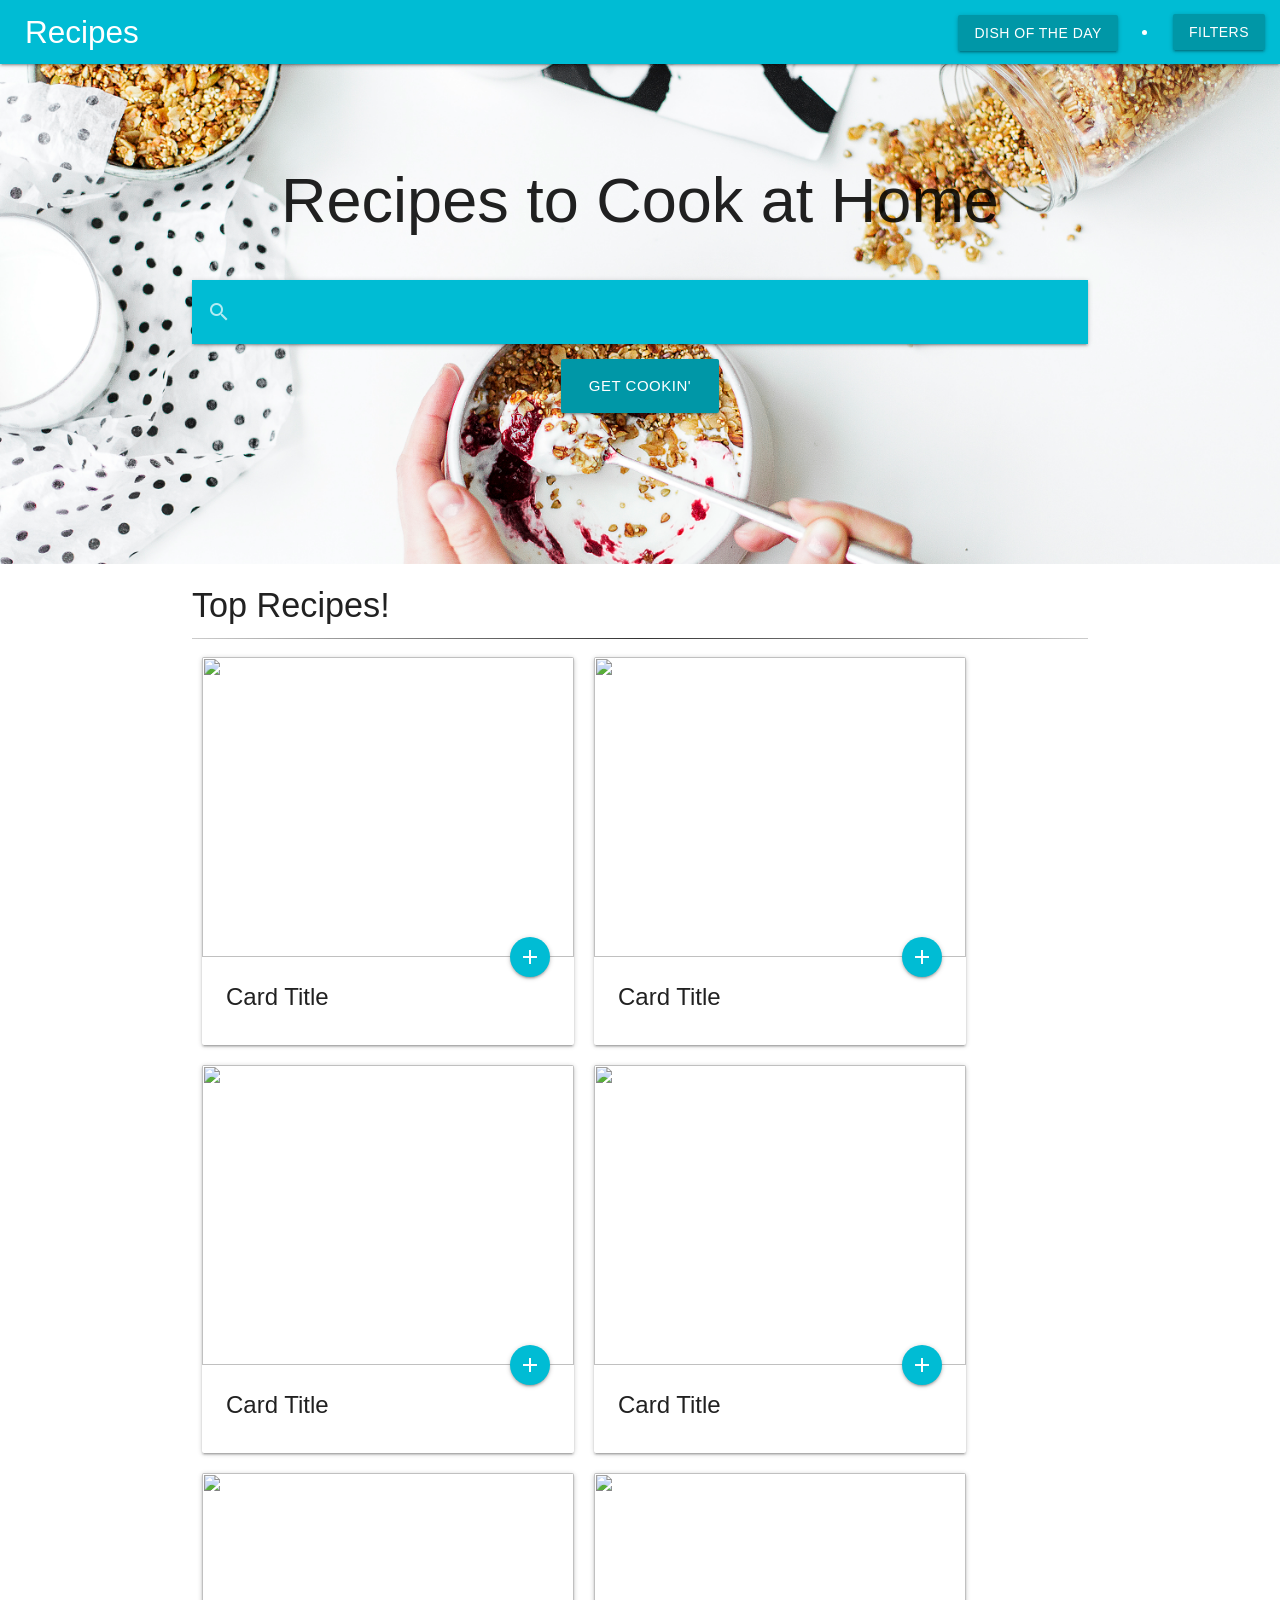
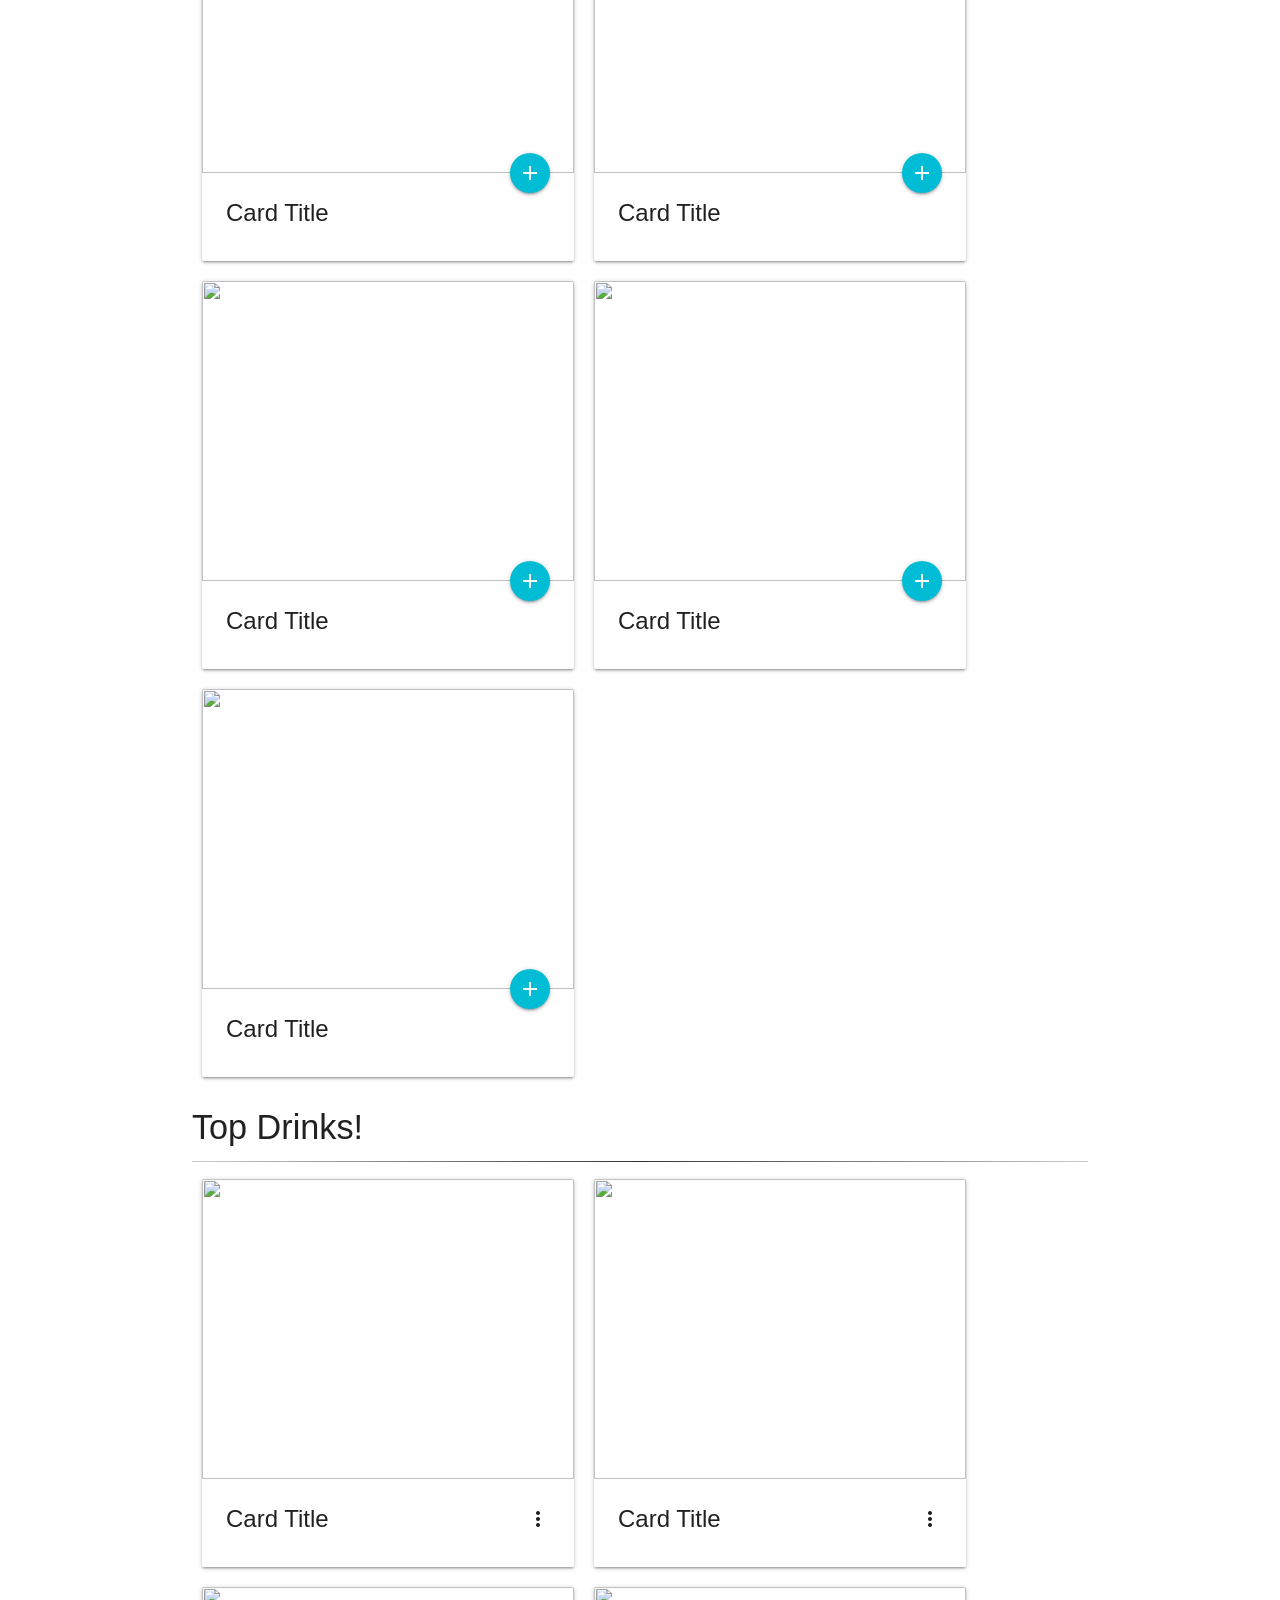
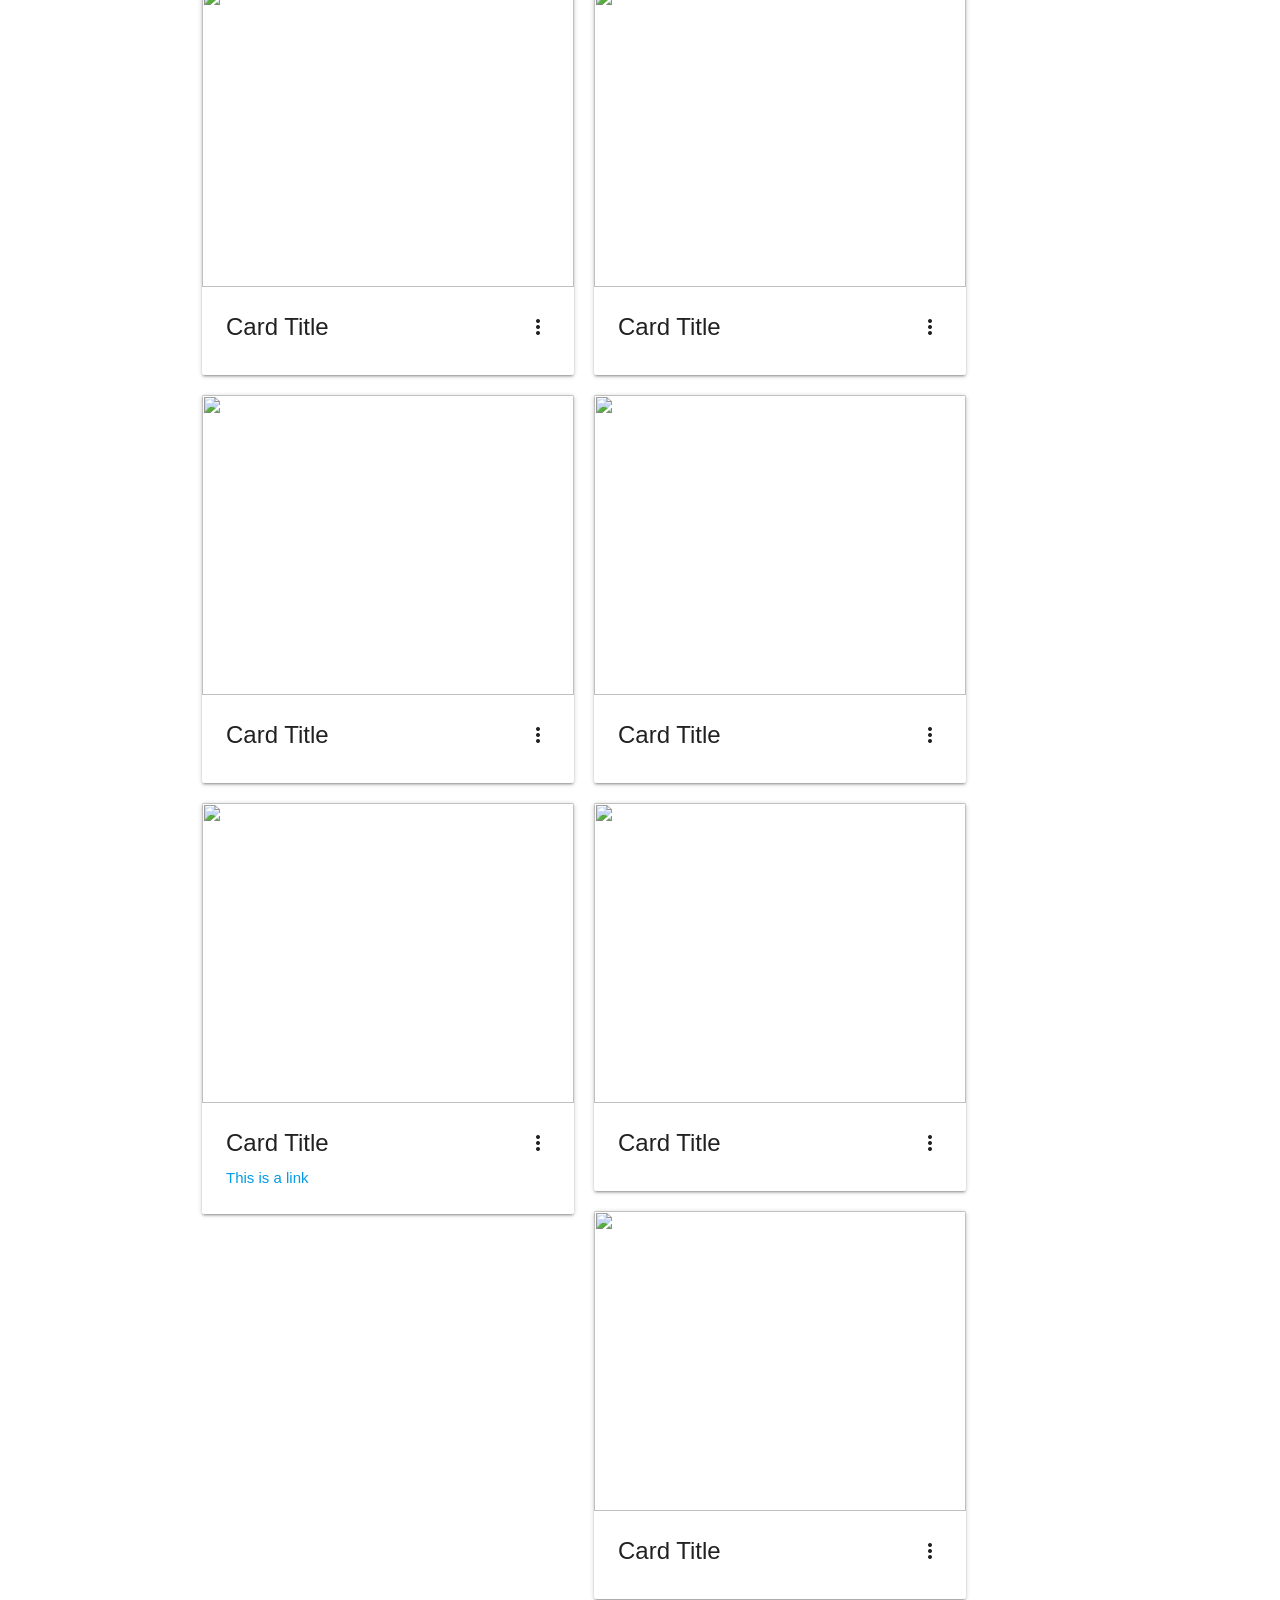
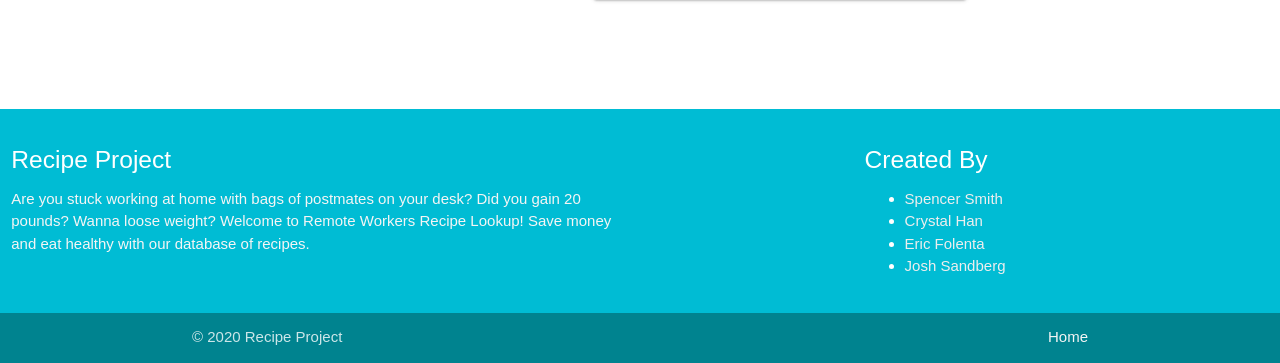
==== commit ea32a471: "tweaked styles and homepage" ====
--- a/index.html
+++ b/index.html
@@ -78,7 +78,7 @@
 
     <!-- Home Page Container Start -->
     <div id="home-page" class="container">
-        <h1>Top Recipes!</h1>
+        <h4>Top Recipes!</h4>
         <hr>
       <!-- Food Cards Start   -->
       <div class="row food-slider">
@@ -184,6 +184,8 @@
       </div>
       <!-- Food Cards Ends -->
 
+      <h4>Top Drinks!</h4>
+      <hr>
       <!-- Drink Cards Start -->
       <div class="row drink-slider">
         <div class="card">
@@ -390,18 +392,6 @@
         <div class="row">
             <div class="col s3" id=side-panel>
               <h5>Options</h5>
-              
-              <ul class="collapsible">
-                <li>
-                  <div class="collapsible-header veggies"><i class="material-icons">spa</i>Vegetarian</div>
-                </li>
-                <li>
-                  <div class="collapsible-header meats"><i class="material-icons">restaurant_menu</i>Meat</div>
-                </li>
-                <li>
-                  <div class="collapsible-header grains"><i class="material-icons">grain</i>Calories 100-500</div>
-                </li>
-              </ul>
               <!-- <form action="#">
                 <p>
                   <label>
@@ -423,9 +413,21 @@
                 </p>
               </form> -->
               <hr>
+              
+              <ul class="collapsible">
+                <li>
+                  <div class="collapsible-header veggies"><i class="material-icons">spa</i>Vegetarian</div>
+                </li>
+                <li>
+                  <div class="collapsible-header meats"><i class="material-icons">restaurant_menu</i>Meat</div>
+                </li>
+                <li>
+                  <div class="collapsible-header grains"><i class="material-icons">grain</i>Calories 100-500</div>
+                </li>
+              </ul>
             </div>
             <div class="col s9" id="random-panel">
-              <h5>Search Results for</h5>
+              <h5>Your Random Dish...</h5>
               <hr>
               <div id="random">
     
--- a/assets/style.css
+++ b/assets/style.css
@@ -27,6 +27,12 @@
   margin: 25px 0;
   min-height: 500px;
 }
+
+#random-panel {
+  border-radius: 5px;
+  margin: 25px 0;
+  min-height: 500px;
+}
 #result {
   margin: 20px 0;
 }
@@ -48,6 +54,24 @@
   font-style: italic;
 }
 li {
-  list-style-type: disc;
+  list-style-type: disc !important;
   margin-left: 40px; 
+}
+hr {
+  border: 0;
+  height: 1px;
+  background: #333;
+  background-image: linear-gradient(to right, #ccc, #333, #ccc);
+}
+.page-footer {
+  margin-top: 100px;
+}
+.brand-logo {
+  margin-left: 25px;
+}
+#randomDish {
+  margin-top: 15px;
+}
+button#search-button {
+  margin-top: 15px;
 }
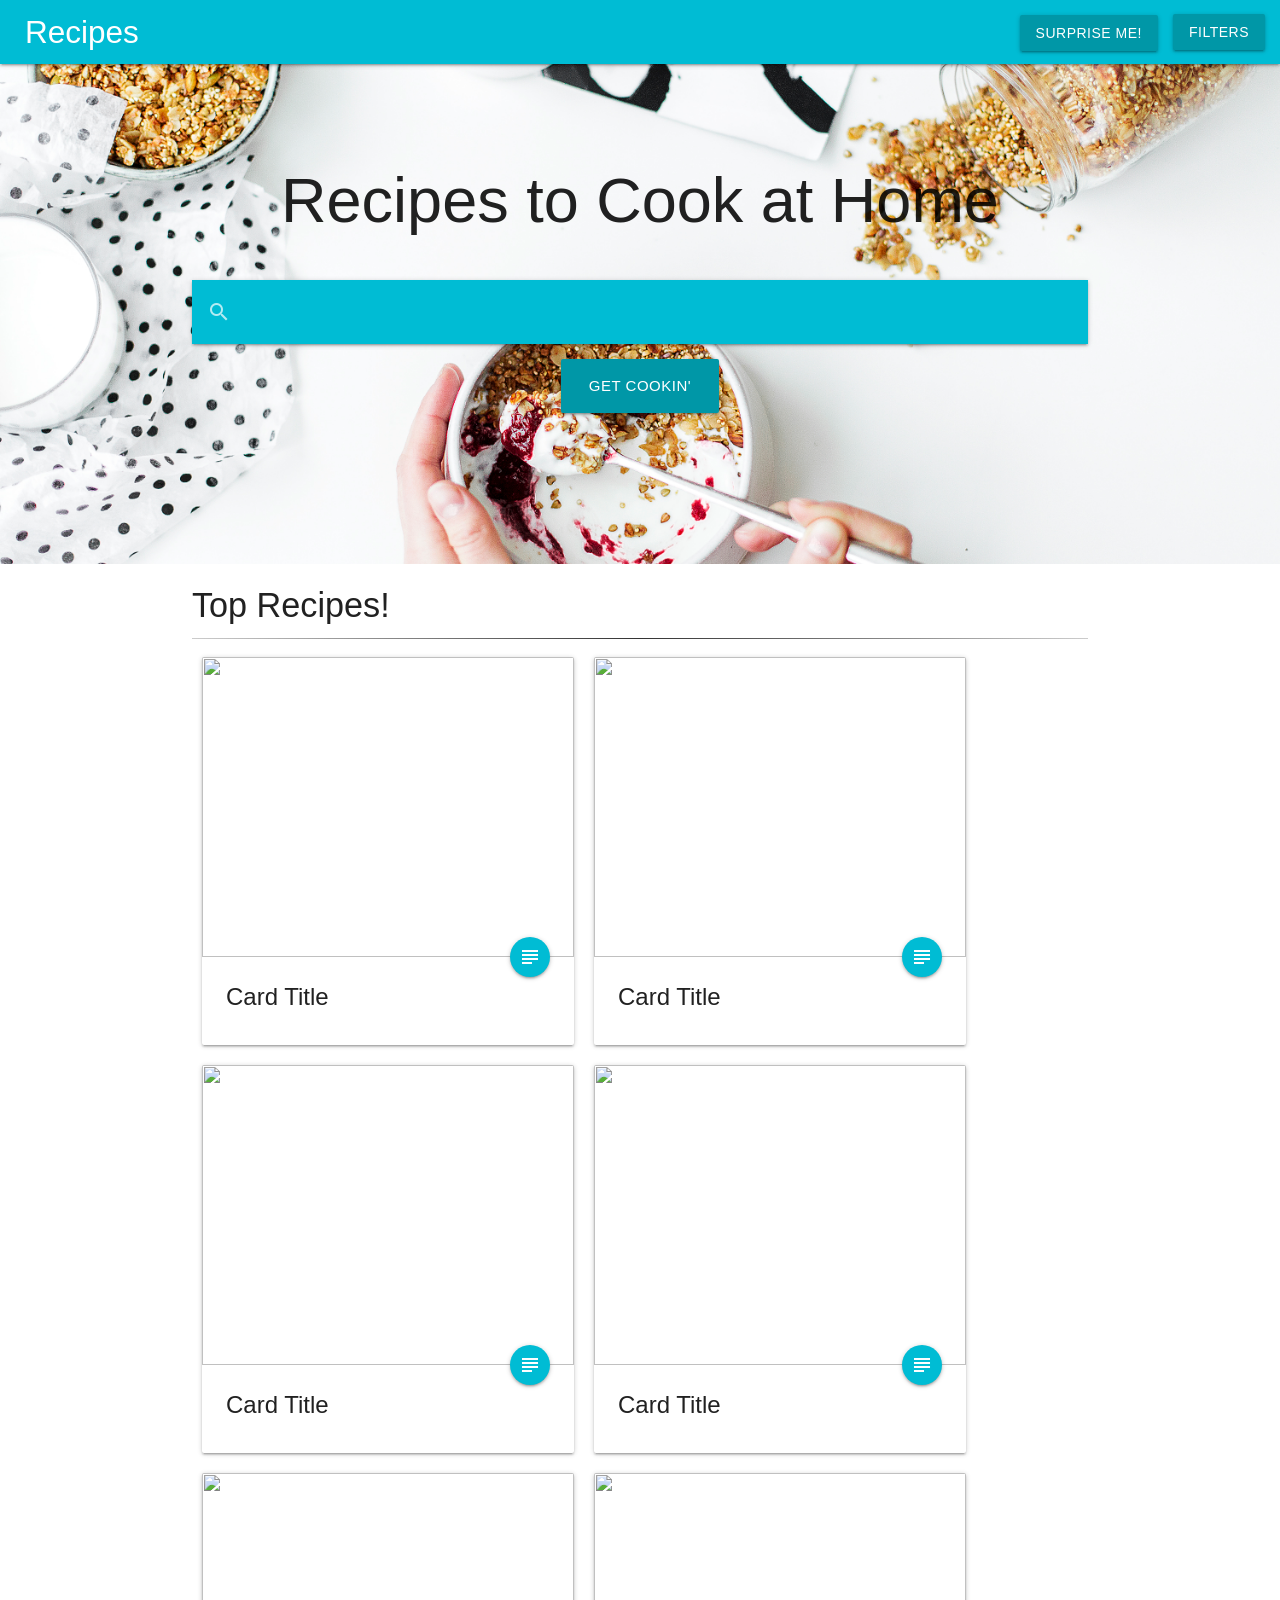
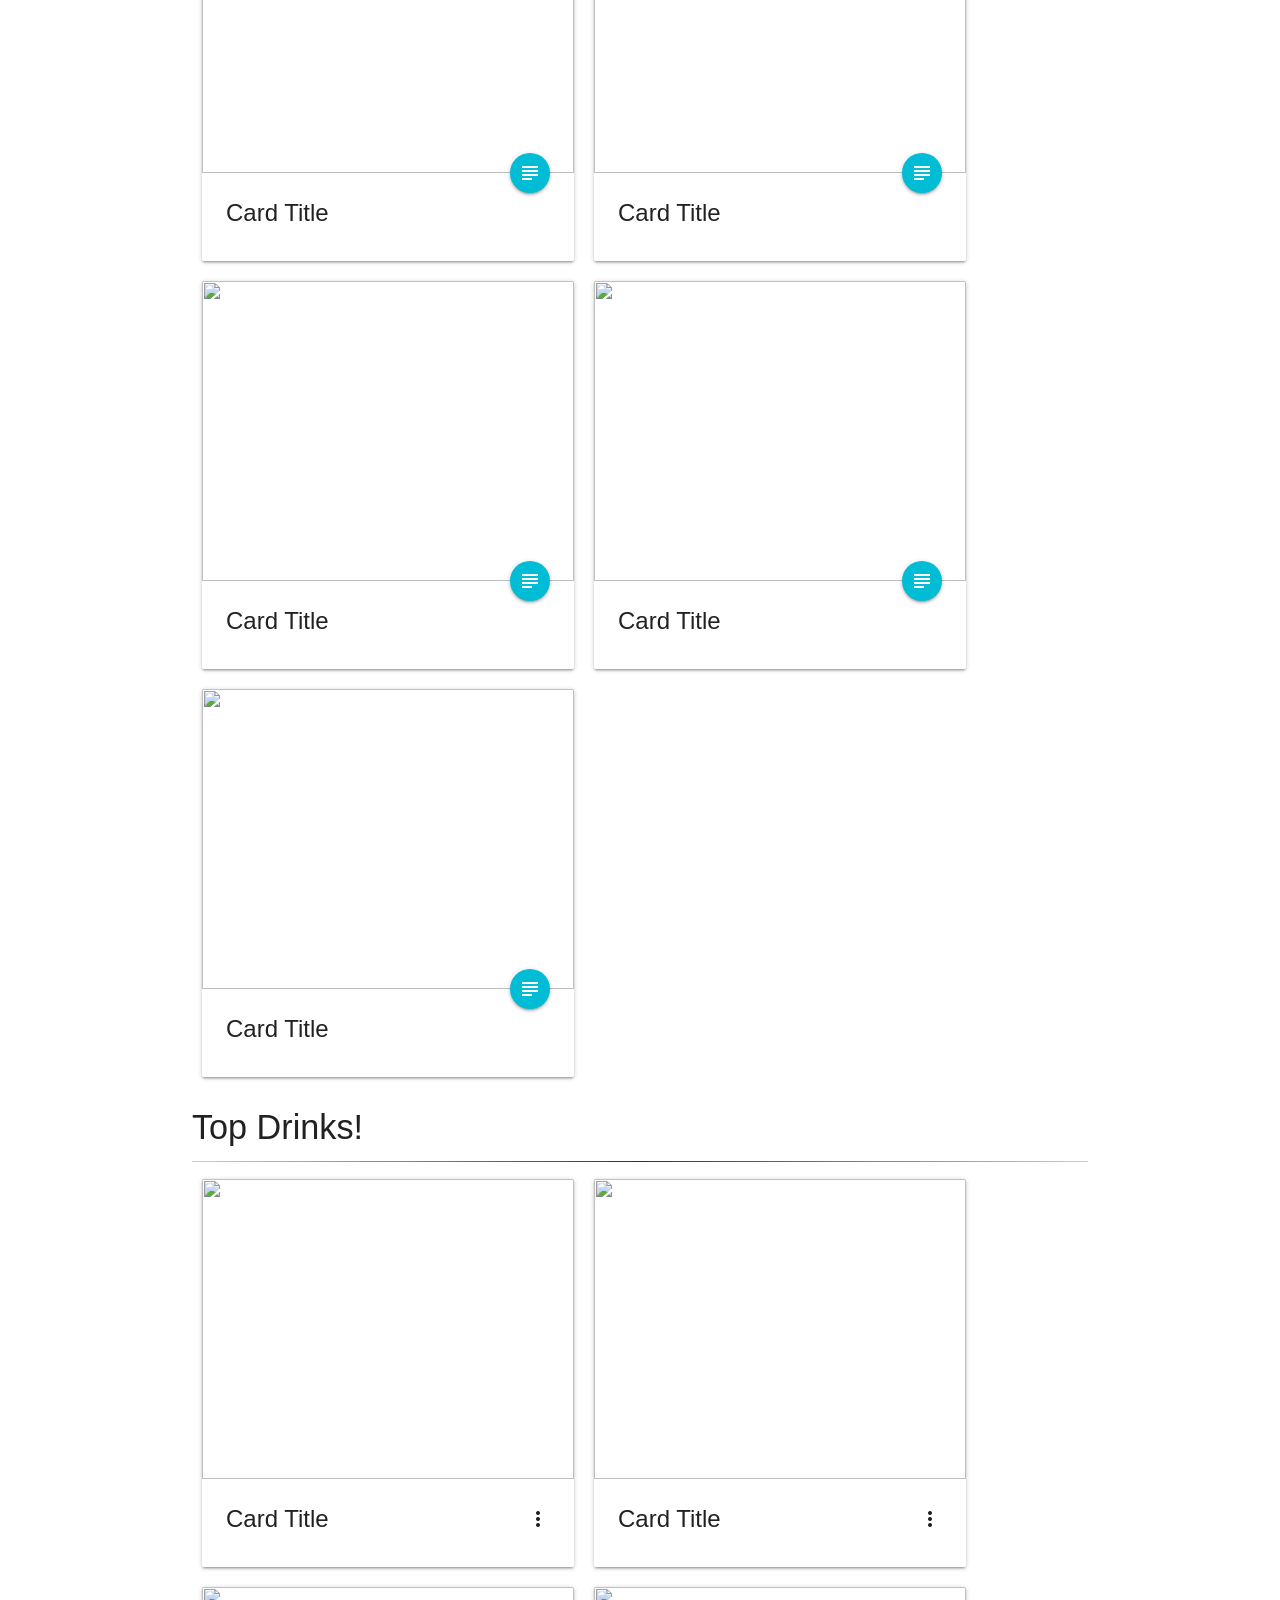
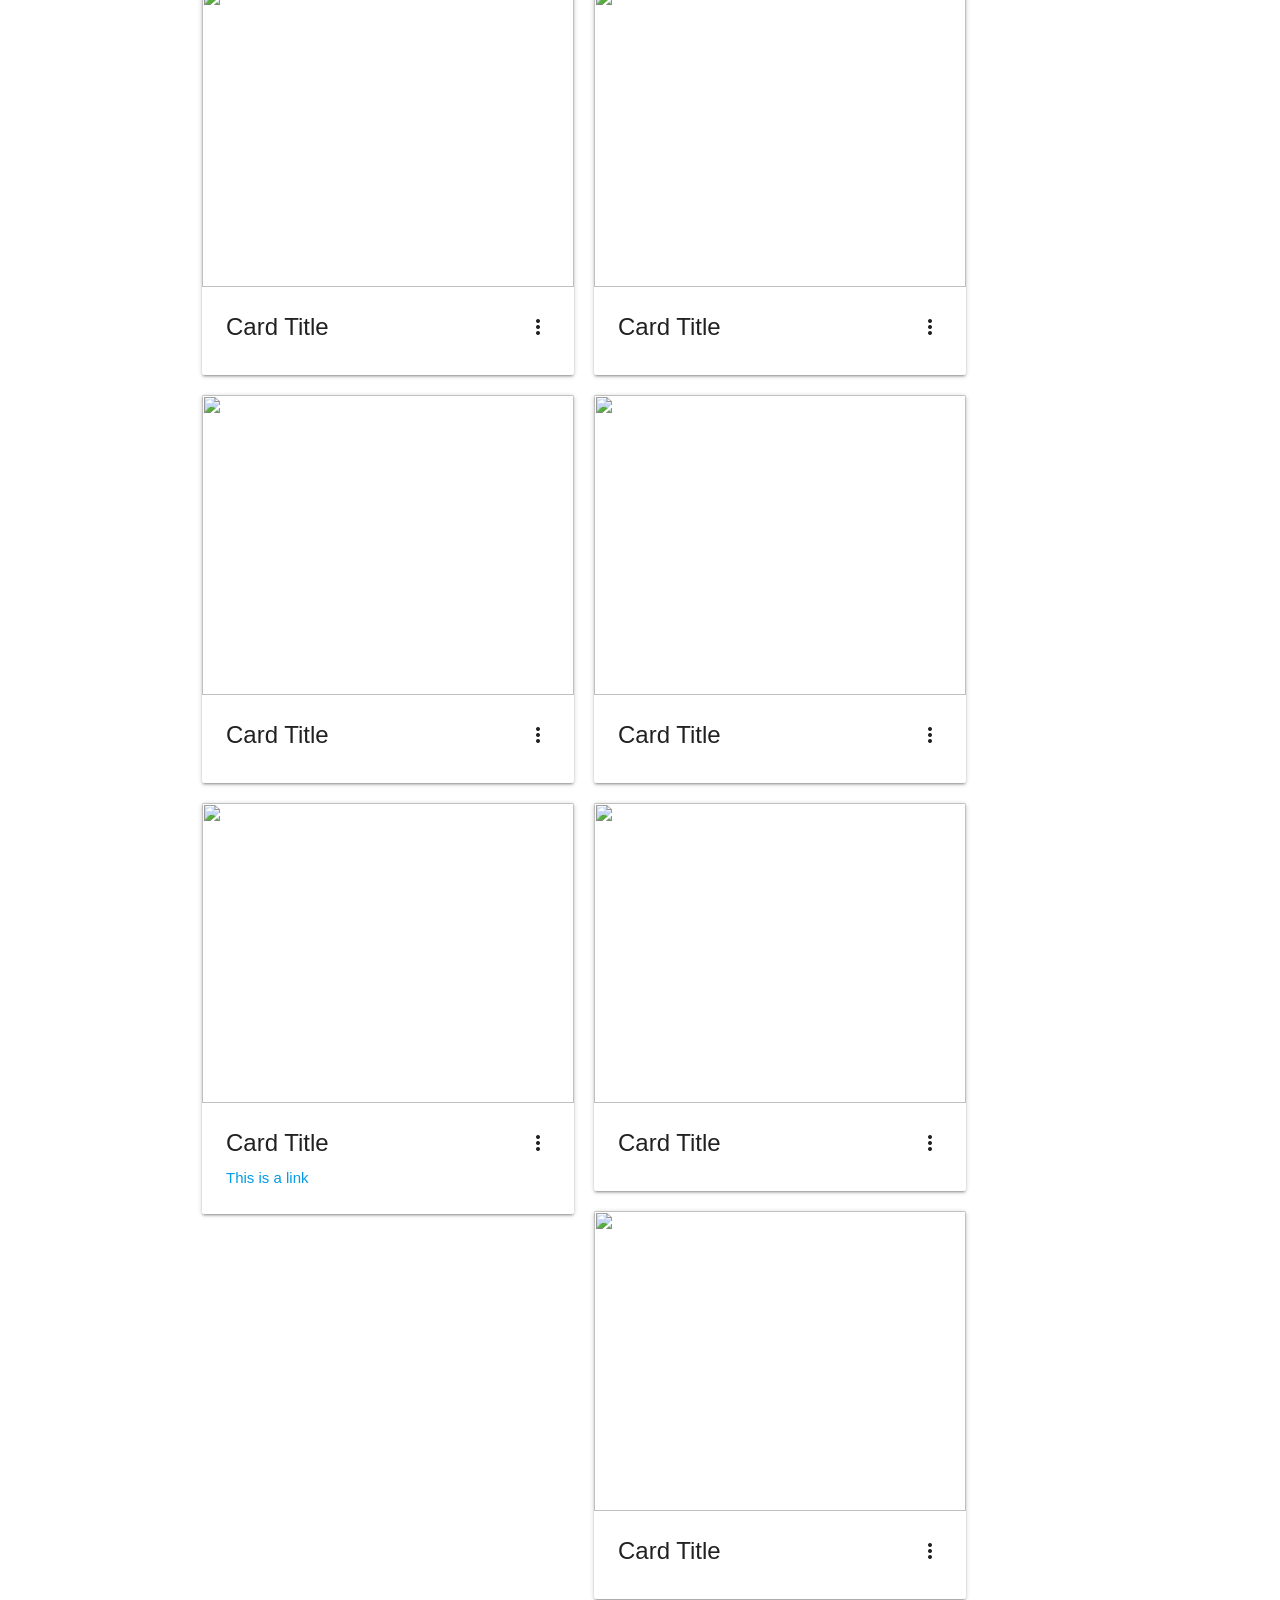
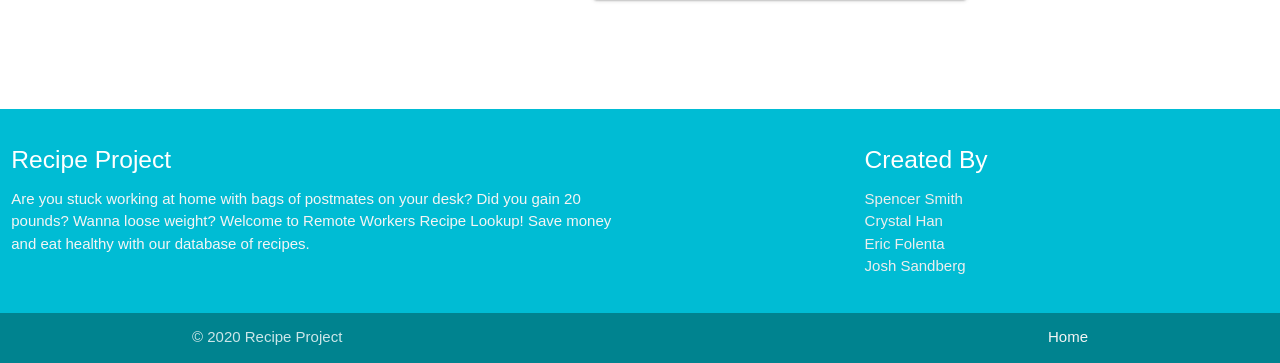
==== commit 45307567: "last little adjustments" ====
--- a/index.html
+++ b/index.html
@@ -23,9 +23,9 @@
     <!-- Nav Bar Start -->
     <nav>
       <div class="nav-wrapper cyan">
-        <a href="#" class="brand-logo">Recipes</a>
+        <a href="index.html" class="brand-logo">Recipes</a>
         <ul id="nav-mobile" class="right hide-on-med-and-down">
-        <li class="btn cyan darken-2" id="randomDish">Dish of the Day</li>
+        <li class="btn cyan darken-2" id="randomDish">Surprise Me!</li>
         <li>
           <a class="dropdown-trigger btn cyan darken-2" href='#' data-target='dropdown1'>Filters</a>
           <!-- Dropdown Structure -->
@@ -86,7 +86,7 @@
             <div class="card">
                 <div class="card-image">
                     <img id="r-img" src="">
-                    <a id="steakURL" class="btn-floating halfway-fab waves-effect waves-light cyan"><i class="material-icons">add</i></a>
+                    <a id="steakURL" class="btn-floating halfway-fab waves-effect waves-light cyan"><i class="material-icons">subject</i></a>
                 </div>
                 <div class="card-content">
                     <span class="card-title" id="r-title">Card Title</span>
@@ -96,7 +96,7 @@
             <div class="card">
                 <div class="card-image">
                     <img id="t-img" src="">
-                    <a id="pastaURL" class="btn-floating halfway-fab waves-effect waves-light cyan"><i class="material-icons">add</i></a>
+                    <a id="pastaURL" class="btn-floating halfway-fab waves-effect waves-light cyan"><i class="material-icons">subject</i></a>
                 </div>
                 <div class="card-content">
                     <span class="card-title" id="t-title">Card Title</span>
@@ -107,7 +107,7 @@
             <div class="card">
                 <div class="card-image">
                     <img id="s-img" src="">
-                    <a id="vegiURL" class="btn-floating halfway-fab waves-effect waves-light cyan"><i class="material-icons">add</i></a>
+                    <a id="vegiURL" class="btn-floating halfway-fab waves-effect waves-light cyan"><i class="material-icons">subject</i></a>
                 </div>
                 <div class="card-content">
                     <span class="card-title" id="s-title">Card Title</span>
@@ -118,7 +118,7 @@
             <div class="card">
                 <div class="card-image">
                     <img id="u-img" src="">
-                    <a id="chocolateURL" class="btn-floating halfway-fab waves-effect waves-light cyan"><i class="material-icons">add</i></a>
+                    <a id="chocolateURL" class="btn-floating halfway-fab waves-effect waves-light cyan"><i class="material-icons">subject</i></a>
                 </div>
                 <div class="card-content">
                     <span class="card-title" id="u-title">Card Title</span>
@@ -129,7 +129,7 @@
             <div class="card">
                 <div class="card-image" class="block">
                     <img id="v-img" src="">
-                    <a id="chickenURL"class="btn-floating halfway-fab waves-effect waves-light cyan"><i class="material-icons">add</i></a>
+                    <a id="chickenURL"class="btn-floating halfway-fab waves-effect waves-light cyan"><i class="material-icons">subject</i></a>
                 </div>
                 <div class="card-content">
                     <span class="card-title" id="v-title">Card Title</span>
@@ -140,7 +140,7 @@
             <div class="card">
                 <div class="card-image">
                     <img id="w-img" src="">
-                    <a id="pizzaURL" class="btn-floating halfway-fab waves-effect waves-light cyan"><i class="material-icons">add</i></a>
+                    <a id="pizzaURL" class="btn-floating halfway-fab waves-effect waves-light cyan"><i class="material-icons">subject</i></a>
                 </div>
                 <div class="card-content">
                     <span class="card-title" id="w-title">Card Title</span>
@@ -151,7 +151,7 @@
             <div class="card">
                 <div class="card-image">
                     <img id="x-img" src="">
-                    <a id="tunaURL" class="btn-floating halfway-fab waves-effect waves-light cyan"><i class="material-icons">add</i></a>
+                    <a id="tunaURL" class="btn-floating halfway-fab waves-effect waves-light cyan"><i class="material-icons">subject</i></a>
                 </div>
                 <div class="card-content">
                     <span class="card-title" id="x-title">Card Title</span>
@@ -162,7 +162,7 @@
             <div class="card">
                 <div class="card-image">
                     <img id="y-img" src="">
-                    <a id="sandwhichURL" class="btn-floating halfway-fab waves-effect waves-light cyan"><i class="material-icons">add</i></a>
+                    <a id="sandwhichURL" class="btn-floating halfway-fab waves-effect waves-light cyan"><i class="material-icons">subject</i></a>
                 </div>
                 <div class="card-content">
                     <span class="card-title" id="y-title">Card Title</span>
@@ -173,7 +173,7 @@
             <div class="card">
                 <div class="card-image">
                     <img id="z-img" src="">
-                    <a id="tacoURL" class="btn-floating halfway-fab waves-effect waves-light cyan"><i class="material-icons">add</i></a>
+                    <a id="tacoURL" class="btn-floating halfway-fab waves-effect waves-light cyan"><i class="material-icons">subject</i></a>
                 </div>
                 <div class="card-content">
                     <span class="card-title" id="z-title">Card Title</span>
@@ -384,7 +384,7 @@
         </div>
       </div>
     </div>
-    <!-- Result Page Container Start -->
+    <!-- Result Page Container End -->
 
     <!-- Random Dish Container Start -->
     <div id="random-page">
@@ -437,7 +437,7 @@
         </div>
       </div>
     </div>
-    <!-- Random Dish Container Start -->
+    <!-- Random Dish Container End -->
 
     <footer class="page-footer cyan">
       <div class="row">
--- a/assets/style.css
+++ b/assets/style.css
@@ -53,7 +53,7 @@
   text-transform: capitalize;
   font-style: italic;
 }
-li {
+.result-list {
   list-style-type: disc !important;
   margin-left: 40px; 
 }
